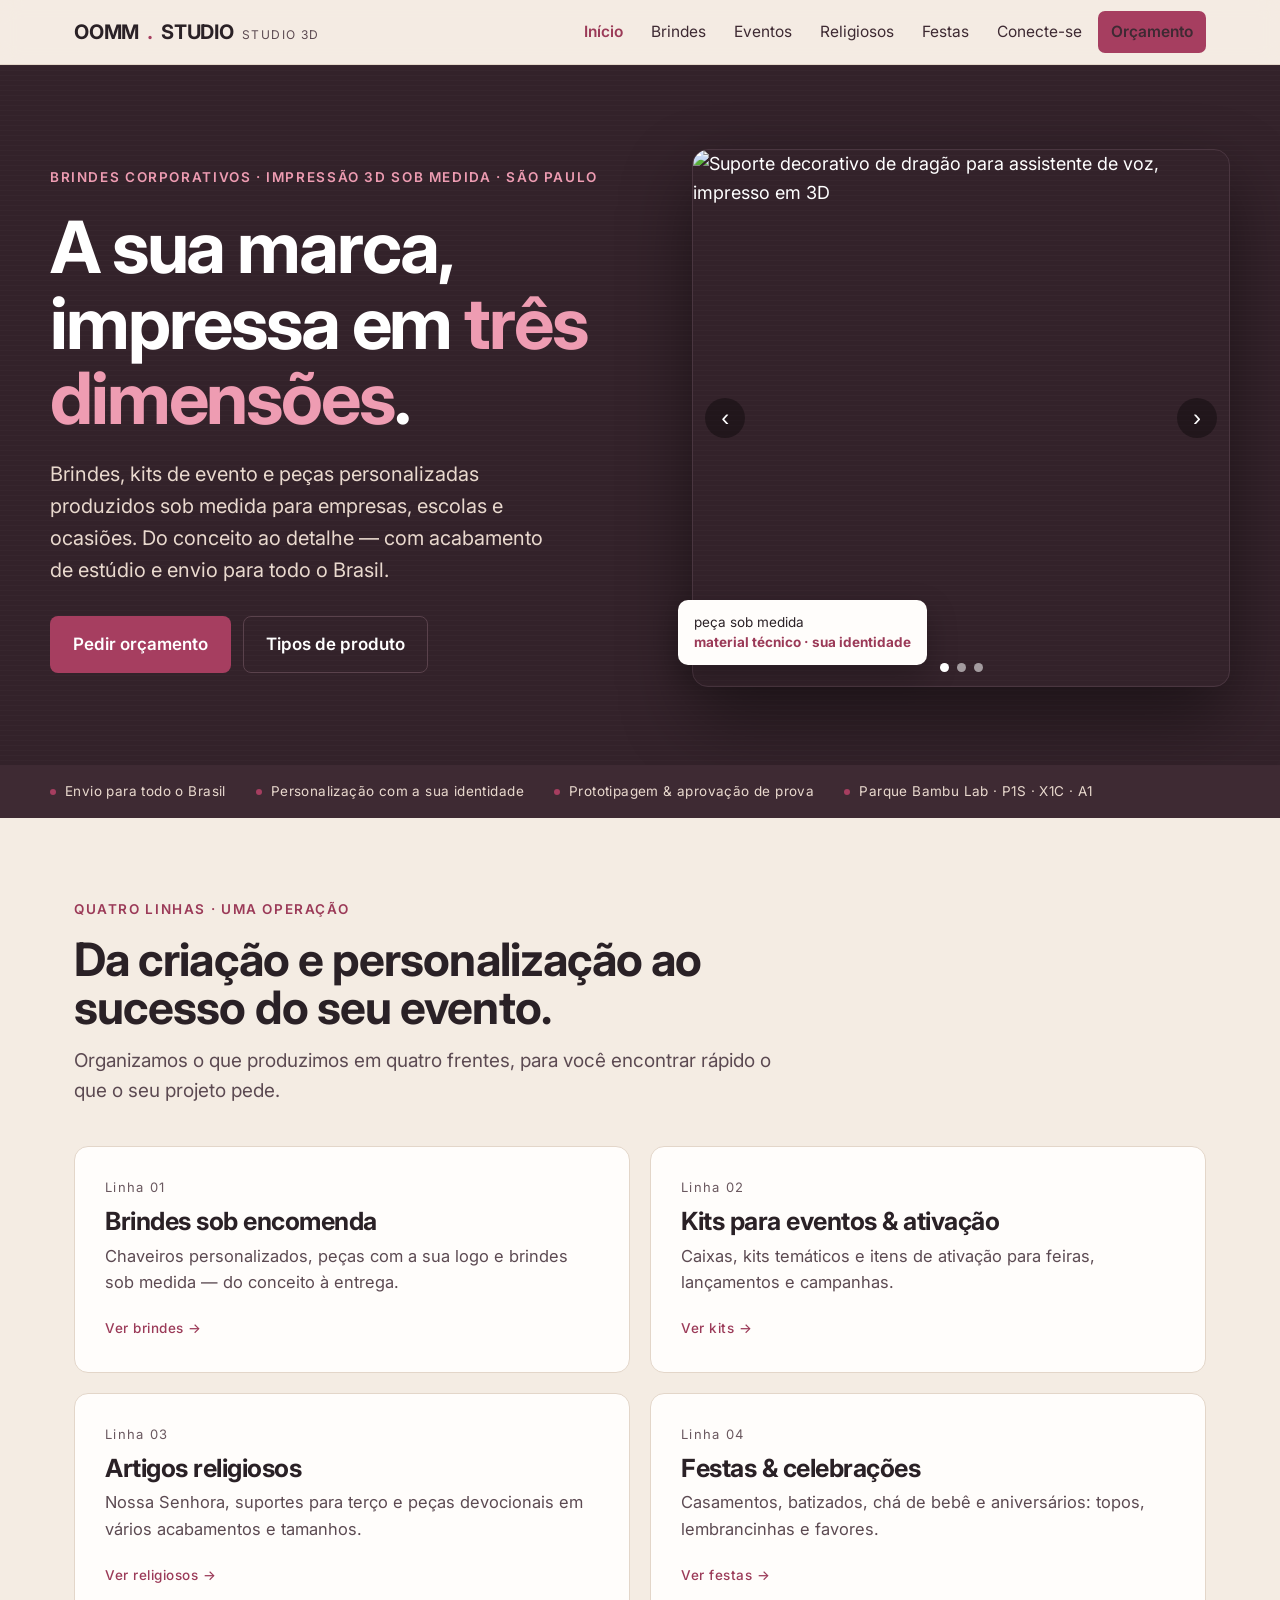
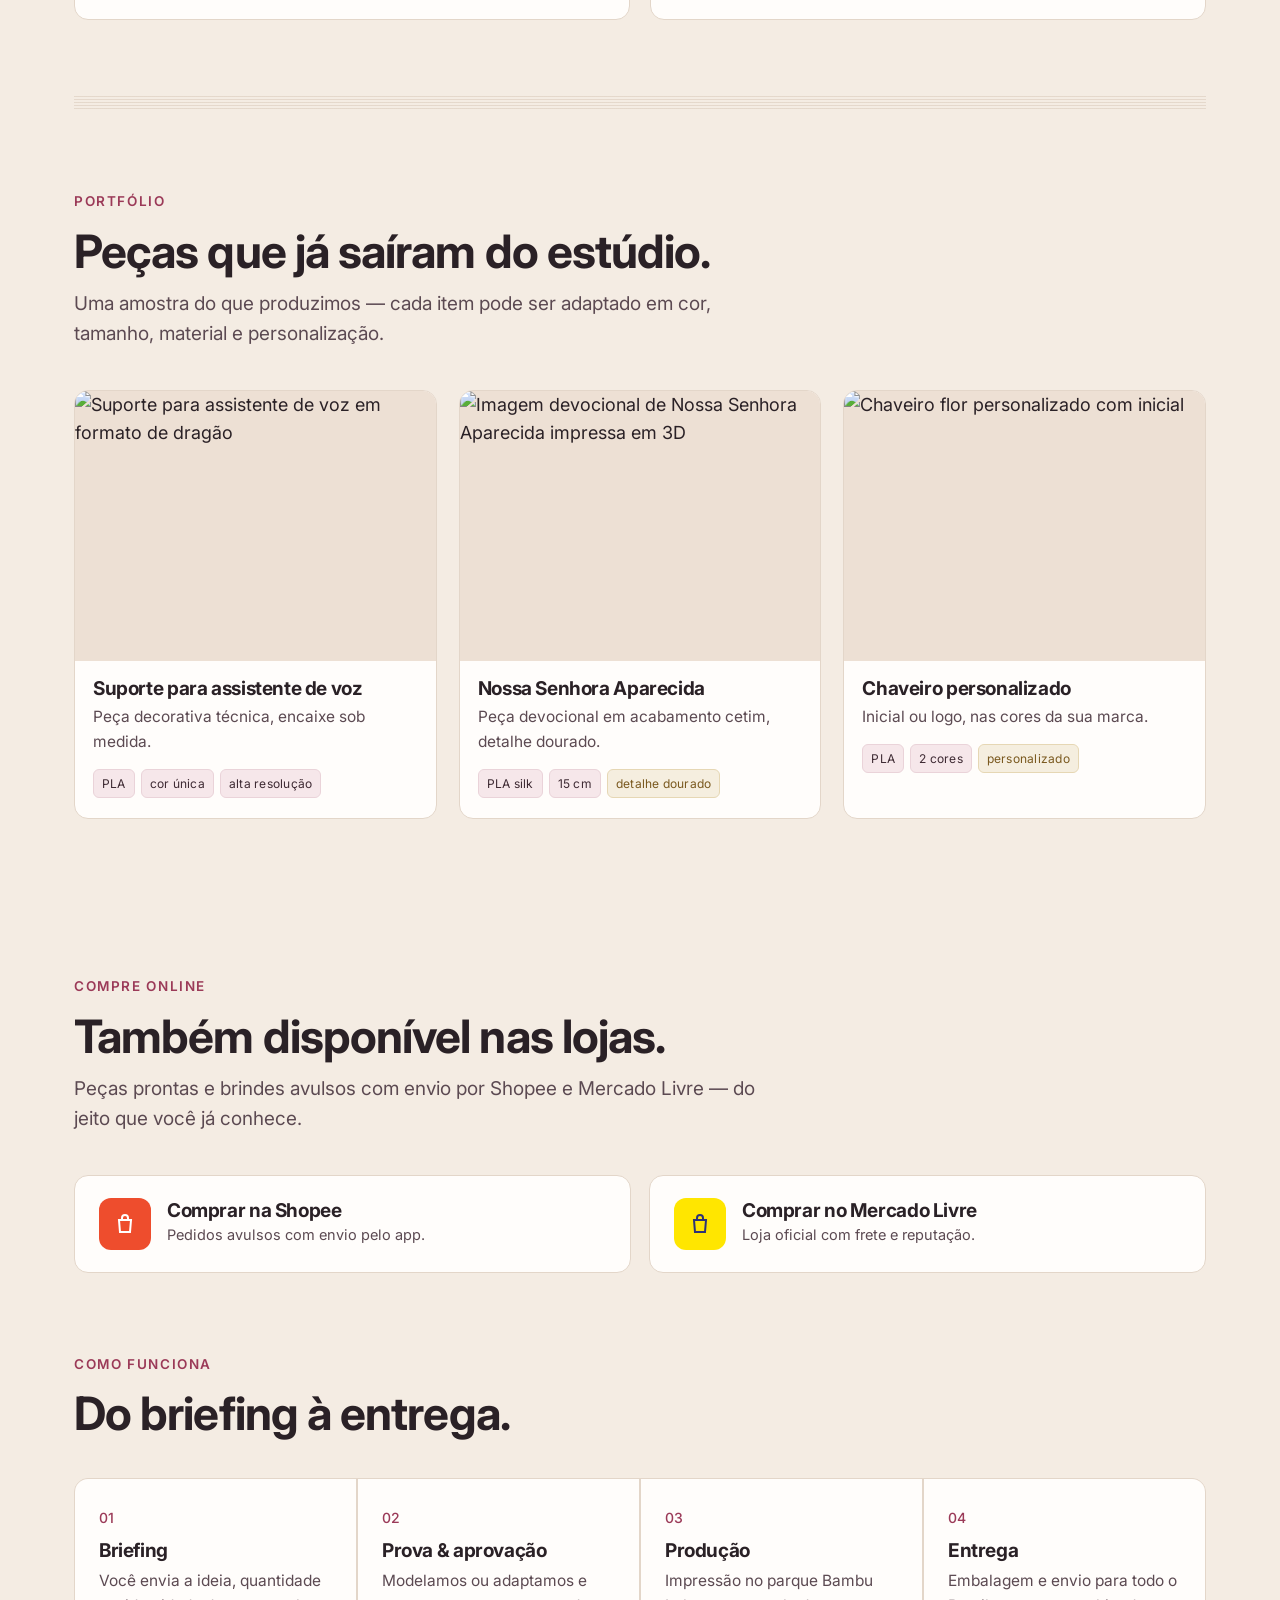
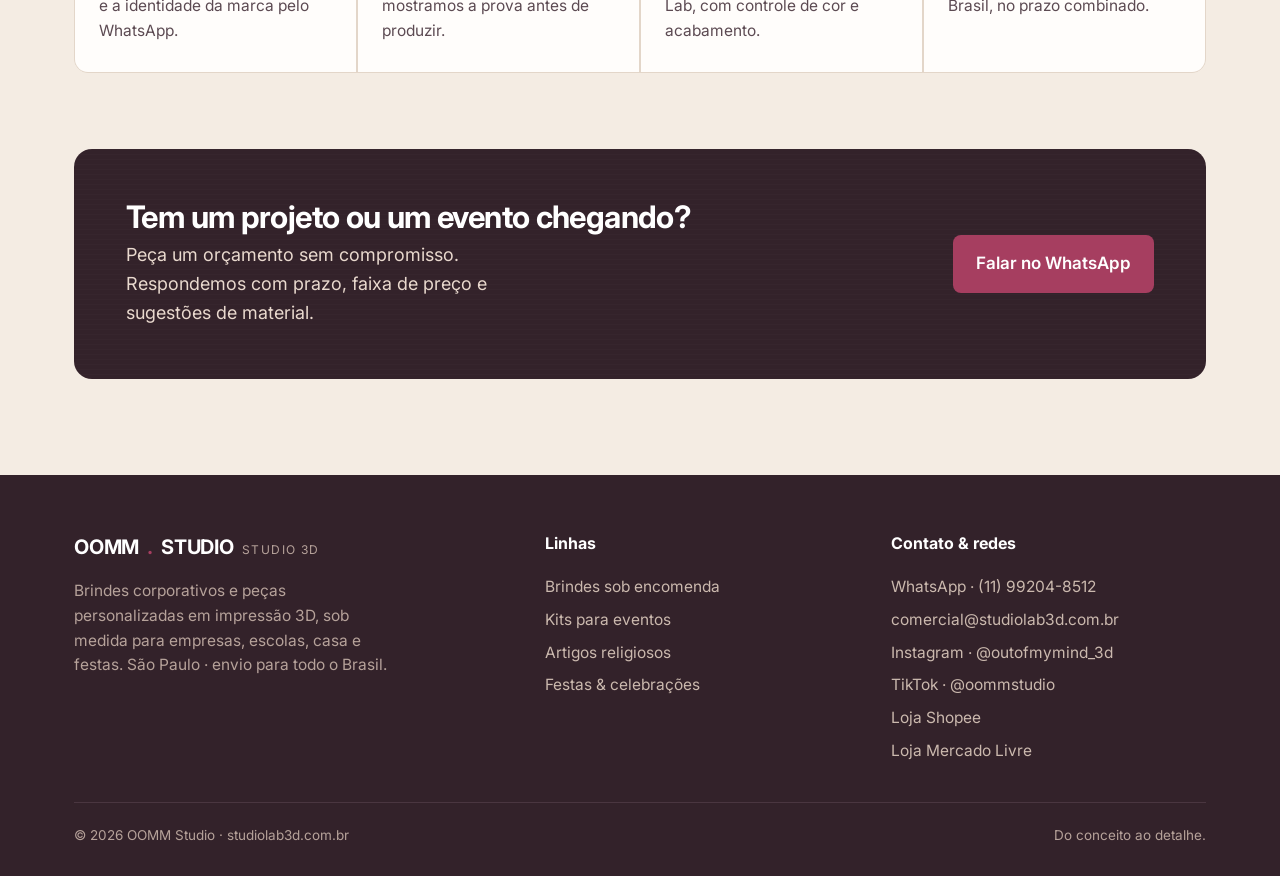
==== index.html @ 9f4658d2 "Add files via upload" ====
<!DOCTYPE html>
<html lang="pt-BR">
<head>
<!-- Google tag (gtag.js) -->
<script async src="https://www.googletagmanager.com/gtag/js?id=G-VM5P75HZSE"></script>
<script>
  window.dataLayer = window.dataLayer || [];
  function gtag(){dataLayer.push(arguments);}
  gtag('js', new Date());
  gtag('config', 'G-VM5P75HZSE');
</script>
<meta charset="UTF-8">
<meta name="viewport" content="width=device-width, initial-scale=1.0">
<title>OOMM Studio · Brindes corporativos e personalizados em impressão 3D</title>
<meta name="description" content="Brindes corporativos, kits de evento e peças personalizadas em impressão 3D sob medida. Envio para todo o Brasil.">
<link rel="preconnect" href="https://fonts.googleapis.com">
<link rel="preconnect" href="https://fonts.gstatic.com" crossorigin>
<link href="https://fonts.googleapis.com/css2?family=Inter:wght@400;500;600;700;800&display=swap" rel="stylesheet">
<link rel="stylesheet" href="styles.css">
<meta name="robots" content="index, follow">
<meta name="author" content="OOMM Studio">
<meta name="theme-color" content="#33222A">
<link rel="canonical" href="https://studiolab3d.com.br/">
<link rel="icon" href="favicon.ico" sizes="any">
<link rel="icon" type="image/png" sizes="32x32" href="favicon-32.png">
<link rel="icon" type="image/png" sizes="16x16" href="favicon-16.png">
<link rel="apple-touch-icon" href="apple-touch-icon.png">
<meta property="og:type" content="website">
<meta property="og:site_name" content="OOMM Studio">
<meta property="og:locale" content="pt_BR">
<meta property="og:title" content="OOMM Studio · Brindes corporativos e personalizados em impressão 3D">
<meta property="og:description" content="Brindes corporativos, kits de evento e peças personalizadas em impressão 3D sob medida. Envio para todo o Brasil.">
<meta property="og:url" content="https://studiolab3d.com.br/">
<meta property="og:image" content="https://studiolab3d.com.br/img/og-image.jpg">
<meta property="og:image:width" content="1200">
<meta property="og:image:height" content="630">
<meta name="twitter:card" content="summary_large_image">
<meta name="twitter:title" content="OOMM Studio · Brindes corporativos e personalizados em impressão 3D">
<meta name="twitter:description" content="Brindes corporativos, kits de evento e peças personalizadas em impressão 3D sob medida. Envio para todo o Brasil.">
<meta name="twitter:image" content="https://studiolab3d.com.br/img/og-image.jpg">
<script type="application/ld+json">
{"@context":"https://schema.org","@type":"Store","name":"OOMM Studio","description":"Brindes corporativos e peças personalizadas em impressão 3D, sob medida para empresas, escolas, casa e festas.","url":"https://studiolab3d.com.br","logo":"https://studiolab3d.com.br/img/logo.jpg","image":"https://studiolab3d.com.br/img/og-image.jpg","telephone":"+5511992048512","email":"comercial@studiolab3d.com.br","address":{"@type":"PostalAddress","addressLocality":"São Paulo","addressRegion":"SP","addressCountry":"BR"},"areaServed":"BR","sameAs":["https://instagram.com/outofmymind_3d","https://tiktok.com/@oommstudio"]}
</script>
</head>
<body>
<header class="nav">
  <div class="wrap nav-in">
    <a href="index.html" class="brand">OOMM<span class="dot">.</span>STUDIO <small>studio 3d</small></a>
    <button class="menu-toggle" aria-label="Abrir menu" id="mt"><span></span></button>
    <nav class="links" id="links">
      <a href="index.html" class="active">Início</a>
      <a href="corporativo.html">Brindes</a>
      <a href="educacional.html">Eventos</a>
      <a href="casa.html">Religiosos</a>
      <a href="festas.html">Festas</a>
      <a href="conecte.html">Conecte-se</a>
      <a href="https://wa.me/5511992048512" class="btn btn-primary" target="_blank" rel="noopener">Orçamento</a>
    </nav>
  </div>
</header>
<main id="inicio" class="page">
  <section class="hero">
    <div class="wrap hero-in">
      <div>
        <span class="eyebrow on-dark rise">Brindes corporativos · Impressão 3D sob medida · São Paulo</span>
        <h1 class="rise d1">A sua marca,<br>impressa em <em>três dimensões</em>.</h1>
        <p class="lead rise d2">Brindes, kits de evento e peças personalizadas produzidos sob medida para empresas, escolas e ocasiões. Do conceito ao detalhe — com acabamento de estúdio e envio para todo o Brasil.</p>
        <div class="hero-cta rise d3">
          <a href="https://wa.me/5511992048512" target="_blank" rel="noopener" class="btn btn-primary btn-lg">Pedir orçamento</a>
          <a href="corporativo.html" class="btn on-dark btn-ghost btn-lg">Tipos de produto</a>
        </div>
      </div>
      <div class="hero-media rise d2">
        <div class="carousel" id="heroCarousel">
          <div class="slides">
            <img src="img/dragao.jpg" alt="Suporte decorativo de dragão para assistente de voz, impresso em 3D">
            <img src="img/nossa-senhora.jpg" alt="Imagem devocional de Nossa Senhora impressa em 3D">
            <img src="img/chaveiro.jpg" alt="Chaveiro personalizado com inicial, impresso em 3D">
          </div>
          <button class="cnav cprev" aria-label="Anterior">‹</button>
          <button class="cnav cnext" aria-label="Próximo">›</button>
          <div class="cdots"><span class="active"></span><span></span><span></span></div>
        </div>
        <div class="tag">peça sob medida<br><b>material técnico · sua identidade</b></div>
      </div>
    </div>
  </section>

  <div class="trust">
    <div class="wrap trust-in">
      <span>Envio para todo o Brasil</span>
      <span>Personalização com a sua identidade</span>
      <span>Prototipagem &amp; aprovação de prova</span>
      <span>Parque Bambu Lab · P1S · X1C · A1</span>
    </div>
  </div>

  <section>
    <div class="wrap">
      <div class="section-head">
        <span class="eyebrow">Quatro linhas · uma operação</span>
        <h2>Da criação e personalização ao sucesso do seu evento.</h2>
        <p>Organizamos o que produzimos em quatro frentes, para você encontrar rápido o que o seu projeto pede.</p>
      </div>
      <div class="lines-grid">
        <div class="line-card" data-goto="corporativo"><span class="accent"></span>
          <div class="num">Linha 01</div><h3>Brindes sob encomenda</h3>
          <p>Chaveiros personalizados, peças com a sua logo e brindes sob medida — do conceito à entrega.</p>
          <span class="go">Ver brindes →</span>
        </div>
        <div class="line-card" data-goto="educacional"><span class="accent"></span>
          <div class="num">Linha 02</div><h3>Kits para eventos &amp; ativação</h3>
          <p>Caixas, kits temáticos e itens de ativação para feiras, lançamentos e campanhas.</p>
          <span class="go">Ver kits →</span>
        </div>
        <div class="line-card" data-goto="casa"><span class="accent"></span>
          <div class="num">Linha 03</div><h3>Artigos religiosos</h3>
          <p>Nossa Senhora, suportes para terço e peças devocionais em vários acabamentos e tamanhos.</p>
          <span class="go">Ver religiosos →</span>
        </div>
        <div class="line-card" data-goto="festas"><span class="accent"></span>
          <div class="num">Linha 04</div><h3>Festas &amp; celebrações</h3>
          <p>Casamentos, batizados, chá de bebê e aniversários: topos, lembrancinhas e favores.</p>
          <span class="go">Ver festas →</span>
        </div>
      </div>
    </div>
  </section>

  <div class="wrap"><div class="layerline"></div></div>

  <section>
    <div class="wrap">
      <div class="section-head">
        <span class="eyebrow">Portfólio</span>
        <h2>Peças que já saíram do estúdio.</h2>
        <p>Uma amostra do que produzimos — cada item pode ser adaptado em cor, tamanho, material e personalização.</p>
      </div>
      <div class="prod-grid">
        <article class="prod">
          <div class="ph"><img src="img/dragao.jpg" alt="Suporte para assistente de voz em formato de dragão"></div>
          <div class="body"><h4>Suporte para assistente de voz</h4><p>Peça decorativa técnica, encaixe sob medida.</p>
            <div class="spec"><span class="chip">PLA</span><span class="chip">cor única</span><span class="chip">alta resolução</span></div>
          </div>
        </article>
        <article class="prod">
          <div class="ph"><img src="img/nossa-senhora.jpg" alt="Imagem devocional de Nossa Senhora Aparecida impressa em 3D"></div>
          <div class="body"><h4>Nossa Senhora Aparecida</h4><p>Peça devocional em acabamento cetim, detalhe dourado.</p>
            <div class="spec"><span class="chip">PLA silk</span><span class="chip">15 cm</span><span class="chip brass">detalhe dourado</span></div>
          </div>
        </article>
        <article class="prod">
          <div class="ph"><img src="img/chaveiro.jpg" alt="Chaveiro flor personalizado com inicial"></div>
          <div class="body"><h4>Chaveiro personalizado</h4><p>Inicial ou logo, nas cores da sua marca.</p>
            <div class="spec"><span class="chip">PLA</span><span class="chip">2 cores</span><span class="chip brass">personalizado</span></div>
          </div>
        </article>
      </div>
    </div>
  </section>

    <section>
    <div class="wrap">
      <div class="section-head">
        <span class="eyebrow">Compre online</span>
        <h2>Também disponível nas lojas.</h2>
        <p>Peças prontas e brindes avulsos com envio por Shopee e Mercado Livre — do jeito que você já conhece.</p>
      </div>
      <div class="shop-grid">
        <a class="shop-card" href="https://br.shp.ee/fXcUByTB" target="_blank" rel="noopener">
          <div class="lb" style="background:#EE4D2D"><svg width="24" height="24" viewBox="0 0 24 24" fill="none" stroke="#fff" stroke-width="2"><path d="M6 8h12l-1 12H7L6 8z"/><path d="M9 8V6a3 3 0 0 1 6 0v2"/></svg></div>
          <div><h4>Comprar na Shopee</h4><p>Pedidos avulsos com envio pelo app.</p></div>
        </a>
        <a class="shop-card" href="https://meli.la/2SiPcbK" target="_blank" rel="noopener">
          <div class="lb" style="background:#FFE600"><svg width="24" height="24" viewBox="0 0 24 24" fill="none" stroke="#2D3277" stroke-width="2"><path d="M6 8h12l-1 12H7L6 8z"/><path d="M9 8V6a3 3 0 0 1 6 0v2"/></svg></div>
          <div><h4>Comprar no Mercado Livre</h4><p>Loja oficial com frete e reputação.</p></div>
        </a>
      </div>
    </div>
  </section>

  <section style="padding-top:0">
    <div class="wrap">
      <div class="section-head">
        <span class="eyebrow">Como funciona</span>
        <h2>Do briefing à entrega.</h2>
      </div>
      <div class="steps">
        <div class="step"><div class="n">01</div><h4>Briefing</h4><p>Você envia a ideia, quantidade e a identidade da marca pelo WhatsApp.</p></div>
        <div class="step"><div class="n">02</div><h4>Prova &amp; aprovação</h4><p>Modelamos ou adaptamos e mostramos a prova antes de produzir.</p></div>
        <div class="step"><div class="n">03</div><h4>Produção</h4><p>Impressão no parque Bambu Lab, com controle de cor e acabamento.</p></div>
        <div class="step"><div class="n">04</div><h4>Entrega</h4><p>Embalagem e envio para todo o Brasil, no prazo combinado.</p></div>
      </div>
    </div>
  </section>

  <section style="padding-top:0">
    <div class="wrap">
      <div class="cta-band">
        <div class="t">
          <h3>Tem um projeto ou um evento chegando?</h3>
          <p>Peça um orçamento sem compromisso. Respondemos com prazo, faixa de preço e sugestões de material.</p>
        </div>
        <a href="https://wa.me/5511992048512" target="_blank" rel="noopener" class="btn btn-primary btn-lg">Falar no WhatsApp</a>
      </div>
    </div>
  </section>
</main>
<footer class="ft">
  <div class="wrap">
    <div class="ft-top">
      <div>
        <div class="brand">OOMM<span style="color:var(--teal)">.</span>STUDIO <small class="mono">studio 3d</small></div>
        <p class="desc">Brindes corporativos e peças personalizadas em impressão 3D, sob medida para empresas, escolas, casa e festas. São Paulo · envio para todo o Brasil.</p>
      </div>
      <div>
        <h5>Linhas</h5>
        <a href="corporativo.html">Brindes sob encomenda</a>
        <a href="educacional.html">Kits para eventos</a>
        <a href="casa.html">Artigos religiosos</a>
        <a href="festas.html">Festas &amp; celebrações</a>
      </div>
      <div>
        <h5>Contato &amp; redes</h5>
        <a href="https://wa.me/5511992048512" target="_blank" rel="noopener">WhatsApp · (11) 99204-8512</a>
        <a href="mailto:comercial@studiolab3d.com.br">comercial@studiolab3d.com.br</a>
        <a href="https://instagram.com/outofmymind_3d" target="_blank" rel="noopener">Instagram · @outofmymind_3d</a>
        <a href="https://tiktok.com/@oommstudio" target="_blank" rel="noopener">TikTok · @oommstudio</a>
        <a href="https://br.shp.ee/fXcUByTB" target="_blank" rel="noopener">Loja Shopee</a>
        <a href="https://meli.la/2SiPcbK" target="_blank" rel="noopener">Loja Mercado Livre</a>
      </div>
    </div>
    <div class="ft-bot">
      <span>© 2026 OOMM Studio · studiolab3d.com.br</span>
      <span>Do conceito ao detalhe.</span>
    </div>
  </div>
</footer>
<script src="script.js"></script>
</body>
</html>
---- styles.css ----
:root{
    --ink:#2A2126; --ink-2:#3E2A33; --paper:#F4ECE3; --card:#FFFDFB;
    --teal:#A63E60; --teal-d:#9B3A58; --brass:#B0863F;
    --line:#E3D6C9; --line-dark:#4A3640; --muted:#5C4A52; --muted-l:#6A585F;
    --dark:#33222A;
    --maxw:1180px;
    --ease:cubic-bezier(.2,.7,.2,1);
  }
  *{box-sizing:border-box}
  html{scroll-behavior:smooth}
  body{
    margin:0; background:var(--paper); color:var(--ink);
    font-family:"Inter",system-ui,-apple-system,"Segoe UI",Roboto,Arial,sans-serif; font-size:18px; line-height:1.6;
    -webkit-font-smoothing:antialiased;
  }
  h1,h2,h3,h4{font-family:"Inter",system-ui,-apple-system,"Segoe UI",Roboto,Arial,sans-serif; font-weight:700; line-height:1.05; letter-spacing:-.02em; margin:0}
  a{color:inherit; text-decoration:none}
  img{display:block; max-width:100%}
  .wrap{max-width:var(--maxw); margin:0 auto; padding:0 24px}
  .mono{font-family:"Inter",system-ui,-apple-system,"Segoe UI",Roboto,Arial,sans-serif}
  .eyebrow{font-family:"Inter",system-ui,-apple-system,"Segoe UI",Roboto,Arial,sans-serif; font-size:13.5px; letter-spacing:.12em; text-transform:uppercase; color:var(--teal-d); font-weight:600}
  .eyebrow.on-dark{color:#EE9CB2}

  /* signature: layer-line hairline divider (nod to FDM print layers) */
  .layerline{height:14px; width:100%;
    background:repeating-linear-gradient(to bottom, var(--line) 0 1px, transparent 1px 3px);
    opacity:.9;}
  .layerline.dark{background:repeating-linear-gradient(to bottom, var(--line-dark) 0 1px, transparent 1px 3px)}

  /* NAV */
  header.nav{position:sticky; top:0; z-index:50; background:rgba(244,236,227,.9); backdrop-filter:blur(10px); border-bottom:1px solid var(--line)}
  .nav-in{display:flex; align-items:center; gap:22px; height:64px}
  .brand{display:flex; align-items:baseline; gap:8px; font-family:"Inter",system-ui,-apple-system,"Segoe UI",Roboto,Arial,sans-serif; font-weight:700; font-size:20px; letter-spacing:-.01em}
  .brand .dot{color:var(--teal)}
  .brand small{font-family:"Inter",system-ui,-apple-system,"Segoe UI",Roboto,Arial,sans-serif; font-weight:400; font-size:12px; letter-spacing:.12em; color:var(--muted); text-transform:uppercase}
  nav.links{margin-left:auto; display:flex; gap:4px; align-items:center}
  nav.links a{font-size:15.5px; padding:8px 12px; border-radius:7px; color:var(--ink-2); transition:background .15s, color .15s}
  nav.links a:hover{background:#fff}
  nav.links a.active{color:var(--teal-d); font-weight:600}
  .btn{display:inline-flex; align-items:center; gap:8px; font-weight:600; font-size:15.5px; padding:10px 16px; border-radius:8px; border:1px solid transparent; cursor:pointer; transition:transform .12s var(--ease), background .15s, box-shadow .15s; font-family:"Inter",system-ui,-apple-system,"Segoe UI",Roboto,Arial,sans-serif}
  .btn-primary{background:var(--teal); color:#fff}
  .btn-primary:hover{background:var(--teal-d); transform:translateY(-1px)}
  .btn-ghost{border-color:var(--line); background:#fff; color:var(--ink)}
  .btn-ghost:hover{border-color:var(--ink-2)}
  .btn-lg{padding:14px 22px; font-size:17px}
  .btn.on-dark.btn-ghost{background:transparent; color:#fff; border-color:#5A424C}
  .btn.on-dark.btn-ghost:hover{border-color:#fff}
  .menu-toggle{display:none; margin-left:auto; background:#fff; border:1px solid var(--line); border-radius:8px; width:42px; height:38px; cursor:pointer; align-items:center; justify-content:center}
  .menu-toggle span{display:block; width:18px; height:2px; background:var(--dark); position:relative}
  .menu-toggle span::before,.menu-toggle span::after{content:""; position:absolute; left:0; width:18px; height:2px; background:var(--ink)}
  .menu-toggle span::before{top:-5px} .menu-toggle span::after{top:5px}

  /* PAGES */
  .page{animation:fade .45s var(--ease)}
  @keyframes fade{from{opacity:0; transform:translateY(8px)} to{opacity:1; transform:none}}
  @media (prefers-reduced-motion:reduce){.page{animation:none} *{scroll-behavior:auto!important}}

  section{padding:76px 0}
  .section-head{max-width:720px; margin-bottom:40px}
  .section-head h2{font-size:clamp(30px,4.4vw,46px); margin:12px 0 14px}
  .section-head p{color:var(--muted); font-size:19px; margin:0}

  /* HERO */
  .hero{background:var(--dark); color:#fff; position:relative; overflow:hidden; padding:0}
  .hero::before{content:""; position:absolute; inset:0; opacity:.5;
    background:repeating-linear-gradient(to bottom, rgba(255,255,255,.035) 0 1px, transparent 1px 5px)}
  .hero-in{position:relative; display:grid; grid-template-columns:1.05fr .95fr; gap:48px; align-items:center; padding:84px 0 78px}
  .hero h1{font-size:clamp(40px,6.4vw,72px); font-weight:700; margin:18px 0 22px; letter-spacing:-.03em}
  .hero h1 em{font-style:normal; color:#EE9CB2}
  .hero p.lead{font-size:20px; color:#E9D9CE; max-width:520px; margin:0 0 30px}
  .hero-cta{display:flex; gap:12px; flex-wrap:wrap}
  .hero-media{position:relative}
  .hero-media .frame{border-radius:16px; overflow:hidden; border:1px solid #4A3640; box-shadow:0 30px 70px rgba(0,0,0,.45)}
  .hero-media .frame img{width:100%; aspect-ratio:1/1; object-fit:cover}
  .hero-media .tag{position:absolute; left:-14px; bottom:22px; background:var(--card); color:var(--ink); border-radius:10px; padding:12px 16px; box-shadow:0 12px 30px rgba(0,0,0,.25); font-family:"Inter",system-ui,-apple-system,"Segoe UI",Roboto,Arial,sans-serif; font-size:13.5px; line-height:1.5}
  .hero-media .tag b{color:var(--teal-d)}
  .carousel{position:relative; border-radius:16px; overflow:hidden; border:1px solid #4A3640; box-shadow:0 30px 70px rgba(0,0,0,.45)}
  .carousel .slides{display:flex; transition:transform .5s var(--ease)}
  .carousel .slides img{min-width:100%; width:100%; aspect-ratio:1/1; object-fit:cover; display:block}
  .carousel .cdots{position:absolute; bottom:14px; left:0; right:0; display:flex; gap:8px; justify-content:center; z-index:3}
  .carousel .cdots span{width:9px; height:9px; border-radius:50%; background:rgba(255,255,255,.55); cursor:pointer; transition:background .2s}
  .carousel .cdots span.active{background:#fff}
  .carousel button.cnav{position:absolute; top:50%; transform:translateY(-50%); z-index:3; width:40px; height:40px; border-radius:50%; border:none; background:rgba(0,0,0,.35); color:#fff; font-size:24px; line-height:1; cursor:pointer; display:flex; align-items:center; justify-content:center; transition:background .2s}
  .carousel button.cnav:hover{background:rgba(0,0,0,.6)}
  .carousel button.cprev{left:12px} .carousel button.cnext{right:12px}
  @media (prefers-reduced-motion:reduce){.carousel .slides{transition:none}}

  /* TRUST STRIP */
  .trust{background:var(--ink-2); color:#E9D9CE; padding:0}
  .trust-in{display:flex; flex-wrap:wrap; gap:10px 30px; padding:16px 0; font-family:"Inter",system-ui,-apple-system,"Segoe UI",Roboto,Arial,sans-serif; font-size:13.5px; letter-spacing:.03em}
  .trust-in span{display:inline-flex; align-items:center; gap:9px}
  .trust-in span::before{content:""; width:6px; height:6px; border-radius:50%; background:var(--teal); flex:none}

  /* LINE CARDS */
  .lines-grid{display:grid; grid-template-columns:repeat(2,1fr); gap:20px}
  .line-card{position:relative; background:var(--card); border:1px solid var(--line); border-radius:14px; padding:30px; cursor:pointer; transition:transform .15s var(--ease), box-shadow .15s, border-color .15s; overflow:hidden}
  .line-card:hover{transform:translateY(-3px); box-shadow:0 18px 40px rgba(20,22,28,.09); border-color:#c2c5cb}
  .line-card .num{font-family:"Inter",system-ui,-apple-system,"Segoe UI",Roboto,Arial,sans-serif; font-size:13px; color:var(--muted-l); letter-spacing:.1em}
  .line-card h3{font-size:25px; margin:10px 0 8px}
  .line-card p{color:var(--muted); font-size:16.5px; margin:0 0 18px}
  .line-card .go{font-family:"Inter",system-ui,-apple-system,"Segoe UI",Roboto,Arial,sans-serif; font-size:13.5px; color:var(--teal-d); font-weight:500; letter-spacing:.04em}
  .line-card .accent{position:absolute; top:0; left:0; width:4px; height:100%; background:var(--teal); transform:scaleY(0); transform-origin:top; transition:transform .2s var(--ease)}
  .line-card:hover .accent{transform:scaleY(1)}

  /* PRODUCT GRID */
  .prod-grid{display:grid; grid-template-columns:repeat(3,1fr); gap:22px}
  .prod{background:var(--card); border:1px solid var(--line); border-radius:14px; overflow:hidden; transition:transform .15s var(--ease), box-shadow .15s}
  .prod:hover{transform:translateY(-3px); box-shadow:0 16px 38px rgba(20,22,28,.10)}
  .prod .ph{aspect-ratio:4/3; overflow:hidden; background:#EDE0D4}
  .prod .ph img{width:100%; height:100%; object-fit:cover; transition:transform .5s var(--ease)}
  .prod:hover .ph img{transform:scale(1.04)}
  .prod .body{padding:18px 18px 20px}
  .prod h4{font-size:19px; margin:0 0 6px}
  .prod p{color:var(--muted); font-size:15.5px; margin:0 0 14px}
  .spec{display:flex; flex-wrap:wrap; gap:6px}
  .spec .chip{font-family:"Inter",system-ui,-apple-system,"Segoe UI",Roboto,Arial,sans-serif; font-size:12px; letter-spacing:.02em; color:var(--ink-2); background:#F6E7EA; border:1px solid #EAD3D9; padding:4px 8px; border-radius:6px}
  .spec .chip.brass{color:#7a591f; background:#F5EEDF; border-color:#e6d7b4}

  /* PROCESS */
  .steps{display:grid; grid-template-columns:repeat(4,1fr); gap:2px; background:var(--line); border:1px solid var(--line); border-radius:14px; overflow:hidden}
  .step{background:var(--card); padding:28px 24px}
  .step .n{font-family:"Inter",system-ui,-apple-system,"Segoe UI",Roboto,Arial,sans-serif; font-size:14px; color:var(--teal-d); font-weight:500}
  .step h4{font-size:19px; margin:12px 0 8px}
  .step p{color:var(--muted); font-size:15.5px; margin:0}

  /* WHY */
  .why-grid{display:grid; grid-template-columns:repeat(3,1fr); gap:22px}
  .why{padding:26px; border:1px solid var(--line); border-radius:12px; background:var(--card)}
  .why h4{font-size:19px; margin:0 0 8px}
  .why p{color:var(--muted); font-size:16px; margin:0}
  .why .k{font-family:"Inter",system-ui,-apple-system,"Segoe UI",Roboto,Arial,sans-serif; color:var(--brass); font-size:14px}

  /* CTA BAND */
  .cta-band{background:var(--dark); color:#fff; border-radius:18px; padding:52px; display:flex; align-items:center; justify-content:space-between; gap:30px; position:relative; overflow:hidden}
  .cta-band::before{content:""; position:absolute; inset:0; opacity:.4; background:repeating-linear-gradient(to bottom, rgba(255,255,255,.04) 0 1px, transparent 1px 5px)}
  .cta-band .t{position:relative}
  .cta-band h3{font-size:31px; margin:0 0 8px}
  .cta-band p{color:#E9D9CE; margin:0; max-width:440px}
  .cta-band .btn{position:relative}

  /* SOCIAL PAGE */
  .social-hero{background:linear-gradient(155deg,#B14A6B,#8A2C48); color:#fff; border-radius:18px; padding:56px; text-align:center; position:relative; overflow:hidden}
  .social-hero::before{content:""; position:absolute; inset:0; opacity:.25; background:repeating-linear-gradient(to bottom, rgba(255,255,255,.08) 0 1px, transparent 1px 6px)}
  .social-hero .logo{width:96px; height:96px; border-radius:50%; margin:0 auto 22px; border:3px solid rgba(255,255,255,.5); overflow:hidden; position:relative}
  .social-hero .logo img{width:100%; height:100%; object-fit:cover}
  .social-hero h2{color:#fff; font-size:clamp(30px,4.4vw,46px); margin:0 0 12px; position:relative}
  .social-hero p{color:#F9EEF1; max-width:520px; margin:0 auto 26px; position:relative}
  .social-hero .eyebrow.on-dark{color:#FBEFF3}
  .social-cards{display:grid; grid-template-columns:repeat(3,1fr); gap:18px; margin-top:26px}
  .soc{display:block; background:var(--card); border:1px solid var(--line); border-radius:14px; padding:26px; transition:transform .15s var(--ease), box-shadow .15s}
  .soc:hover{transform:translateY(-3px); box-shadow:0 16px 38px rgba(20,22,28,.10)}
  .soc .ic{width:44px; height:44px; border-radius:11px; display:flex; align-items:center; justify-content:center; margin-bottom:14px; color:#fff}
  .soc h4{font-size:20px; margin:0 0 4px}
  .soc .handle{font-family:"Inter",system-ui,-apple-system,"Segoe UI",Roboto,Arial,sans-serif; font-size:14.5px; color:var(--teal-d)}
  .soc p{color:var(--muted); font-size:15.5px; margin:8px 0 0}

  /* FOOTER */
  footer.ft{background:var(--dark); color:#CBB9AE; padding:56px 0 30px; margin-top:20px}
  .ft-top{display:grid; grid-template-columns:1.4fr 1fr 1fr; gap:30px; padding-bottom:34px; border-bottom:1px solid #4A3640}
  .ft h5{font-family:"Inter",system-ui,-apple-system,"Segoe UI",Roboto,Arial,sans-serif; color:#fff; font-size:16px; margin:0 0 14px; letter-spacing:0}
  .ft a{display:block; color:#CBB9AE; font-size:15.5px; padding:4px 0; transition:color .15s}
  .ft a:hover{color:#fff}
  .ft .brand{color:#fff; margin-bottom:12px}
  .ft .brand small{color:#B6A29A}
  .ft p.desc{font-size:15.5px; max-width:320px; color:#B6A29A}
  .ft-bot{display:flex; justify-content:space-between; flex-wrap:wrap; gap:12px; padding-top:22px; font-family:"Inter",system-ui,-apple-system,"Segoe UI",Roboto,Arial,sans-serif; font-size:13.5px; color:#B6A29A}
  .note{font-family:"Inter",system-ui,-apple-system,"Segoe UI",Roboto,Arial,sans-serif; font-size:12.5px; color:#B6A29A}

  /* intro anim */
  .rise{opacity:0; transform:translateY(14px); animation:rise .7s var(--ease) forwards}
  .rise.d1{animation-delay:.06s}.rise.d2{animation-delay:.14s}.rise.d3{animation-delay:.22s}.rise.d4{animation-delay:.3s}
  @keyframes rise{to{opacity:1; transform:none}}
  @media (prefers-reduced-motion:reduce){.rise{opacity:1; transform:none; animation:none}}

  /* RESPONSIVE */
  @media (max-width:900px){
    .hero-in{grid-template-columns:1fr; gap:36px; padding:56px 0}
    .hero-media{order:-1}
    .lines-grid,.prod-grid,.why-grid,.social-cards{grid-template-columns:1fr 1fr}
    .steps{grid-template-columns:1fr 1fr}
    .cta-band{flex-direction:column; align-items:flex-start; padding:36px}
    .ft-top{grid-template-columns:1fr 1fr}
  }
  @media (max-width:640px){
    nav.links{display:none; position:absolute; top:64px; left:0; right:0; flex-direction:column; background:var(--paper); border-bottom:1px solid var(--line); padding:10px 16px; gap:2px}
    nav.links.open{display:flex}
    nav.links a{padding:12px}
    nav.links .btn{margin-top:8px}
    .menu-toggle{display:flex}
    .prod-grid,.lines-grid,.why-grid,.social-cards,.steps,.ft-top{grid-template-columns:1fr}
    section{padding:52px 0}
    .social-hero,.cta-band{padding:30px}
  }

  /* lojas / compre online */
  .shop-grid{display:grid; grid-template-columns:1fr 1fr; gap:18px}
  .shop-card{display:flex; align-items:center; gap:16px; background:var(--card); border:1px solid var(--line); border-radius:14px; padding:22px 24px; transition:transform .15s var(--ease), box-shadow .15s}
  .shop-card:hover{transform:translateY(-3px); box-shadow:0 16px 38px rgba(20,22,28,.10)}
  .shop-card .lb{width:52px; height:52px; border-radius:12px; flex:none; display:flex; align-items:center; justify-content:center}
  .shop-card h4{font-size:19px; margin:0 0 2px}
  .shop-card p{margin:0; color:var(--muted); font-size:14.5px}
  @media (max-width:640px){.shop-grid{grid-template-columns:1fr}}
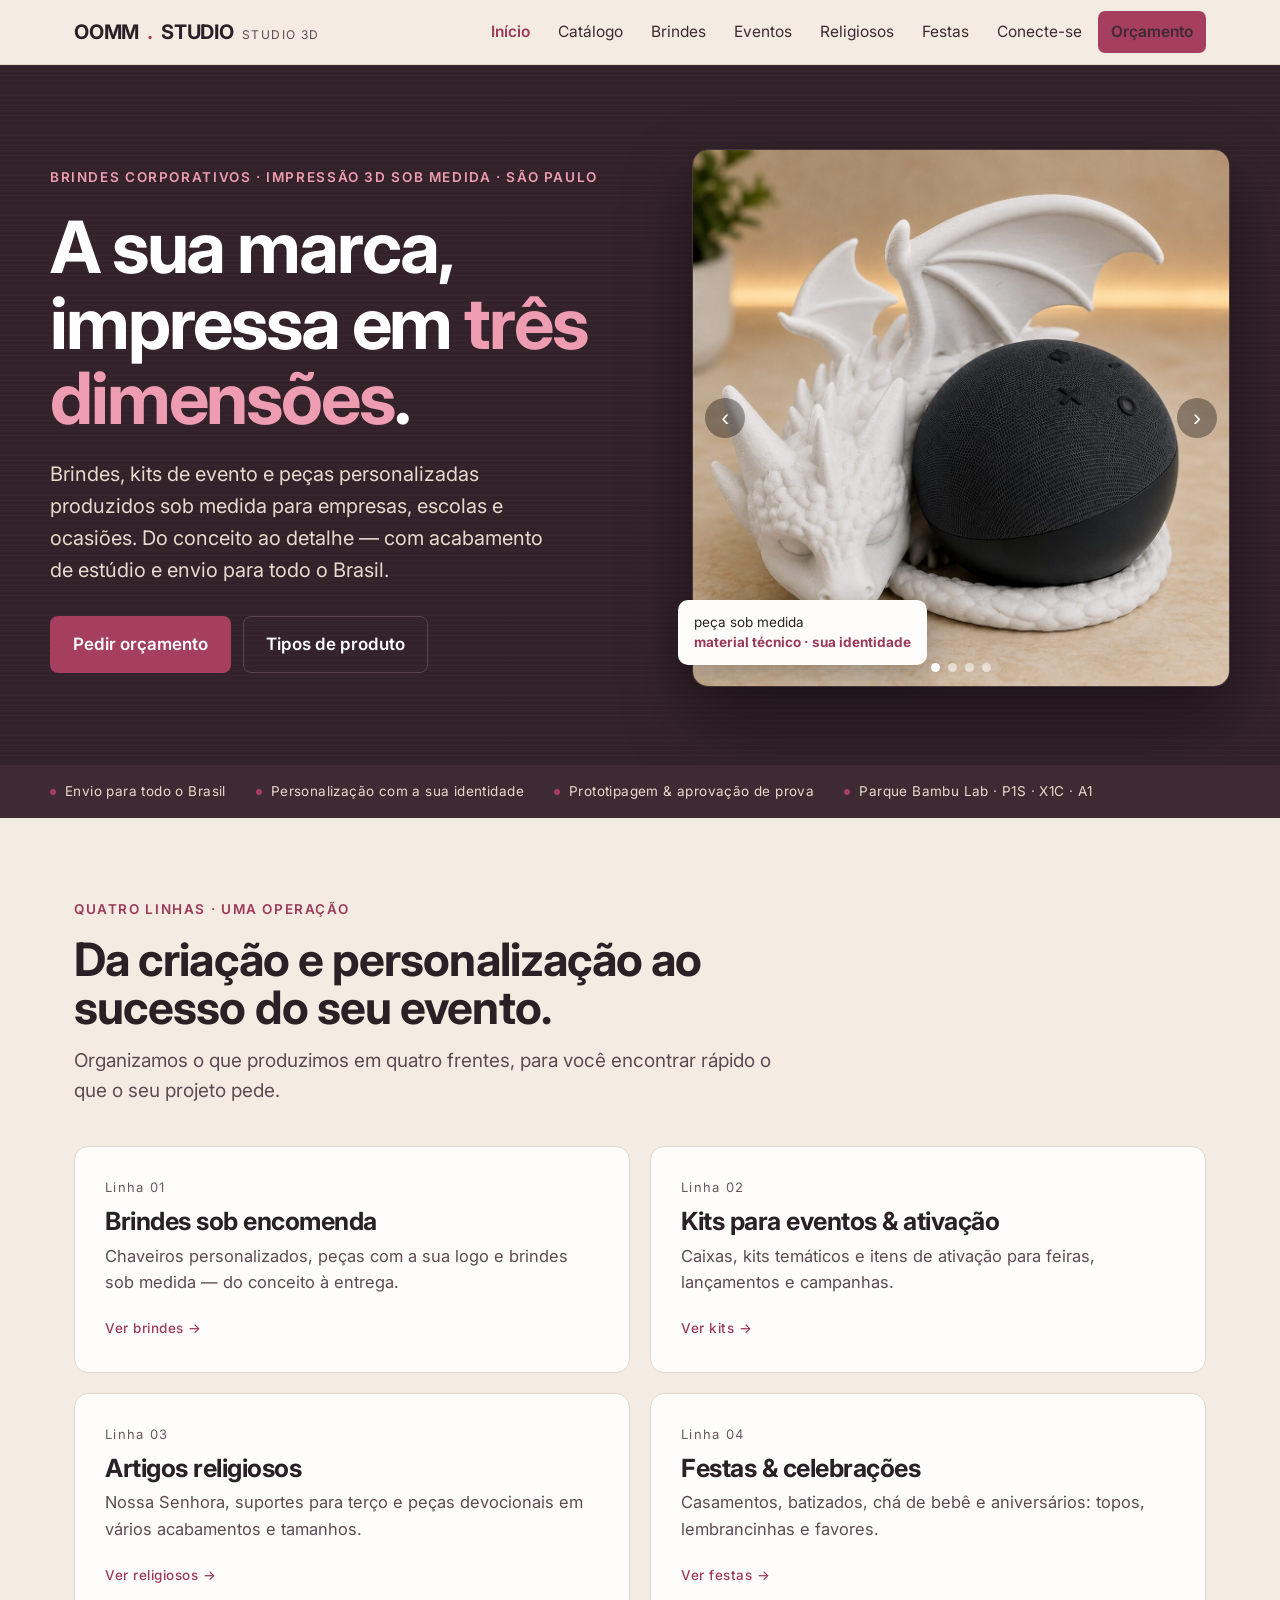
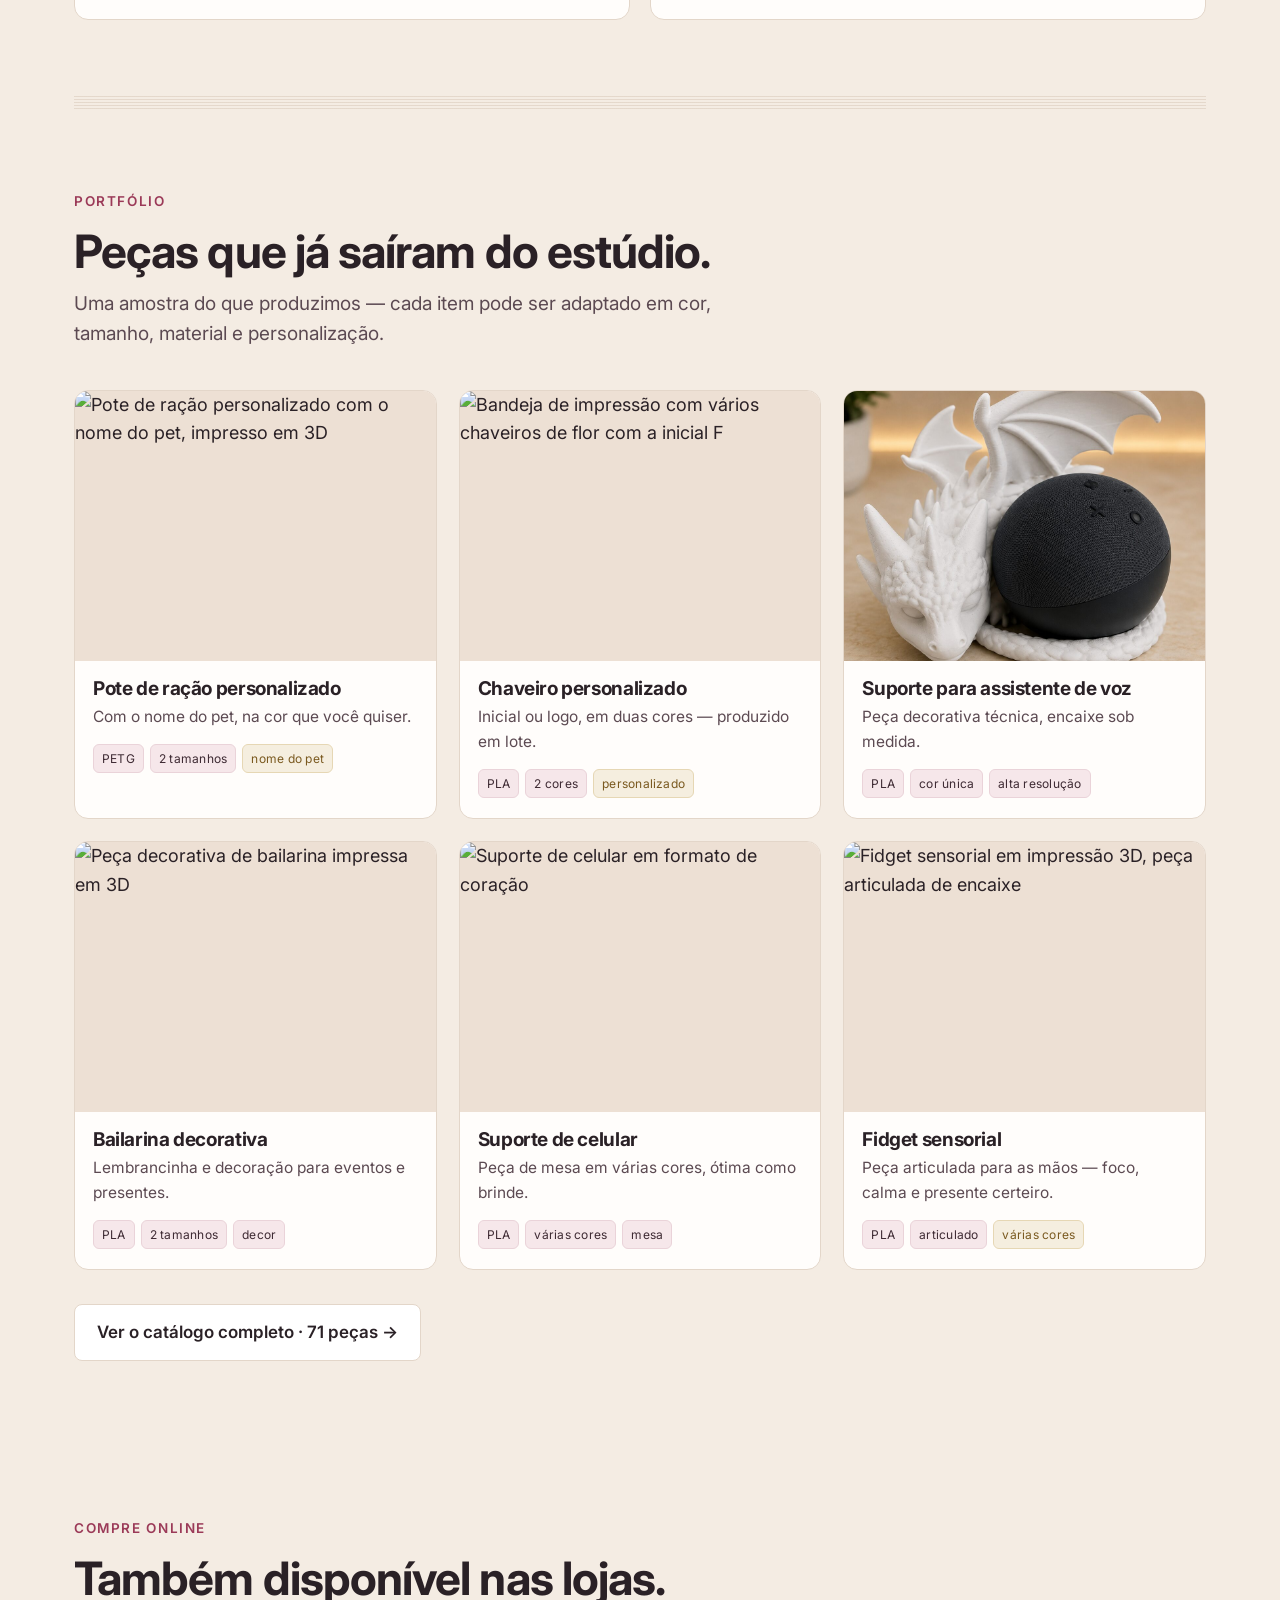
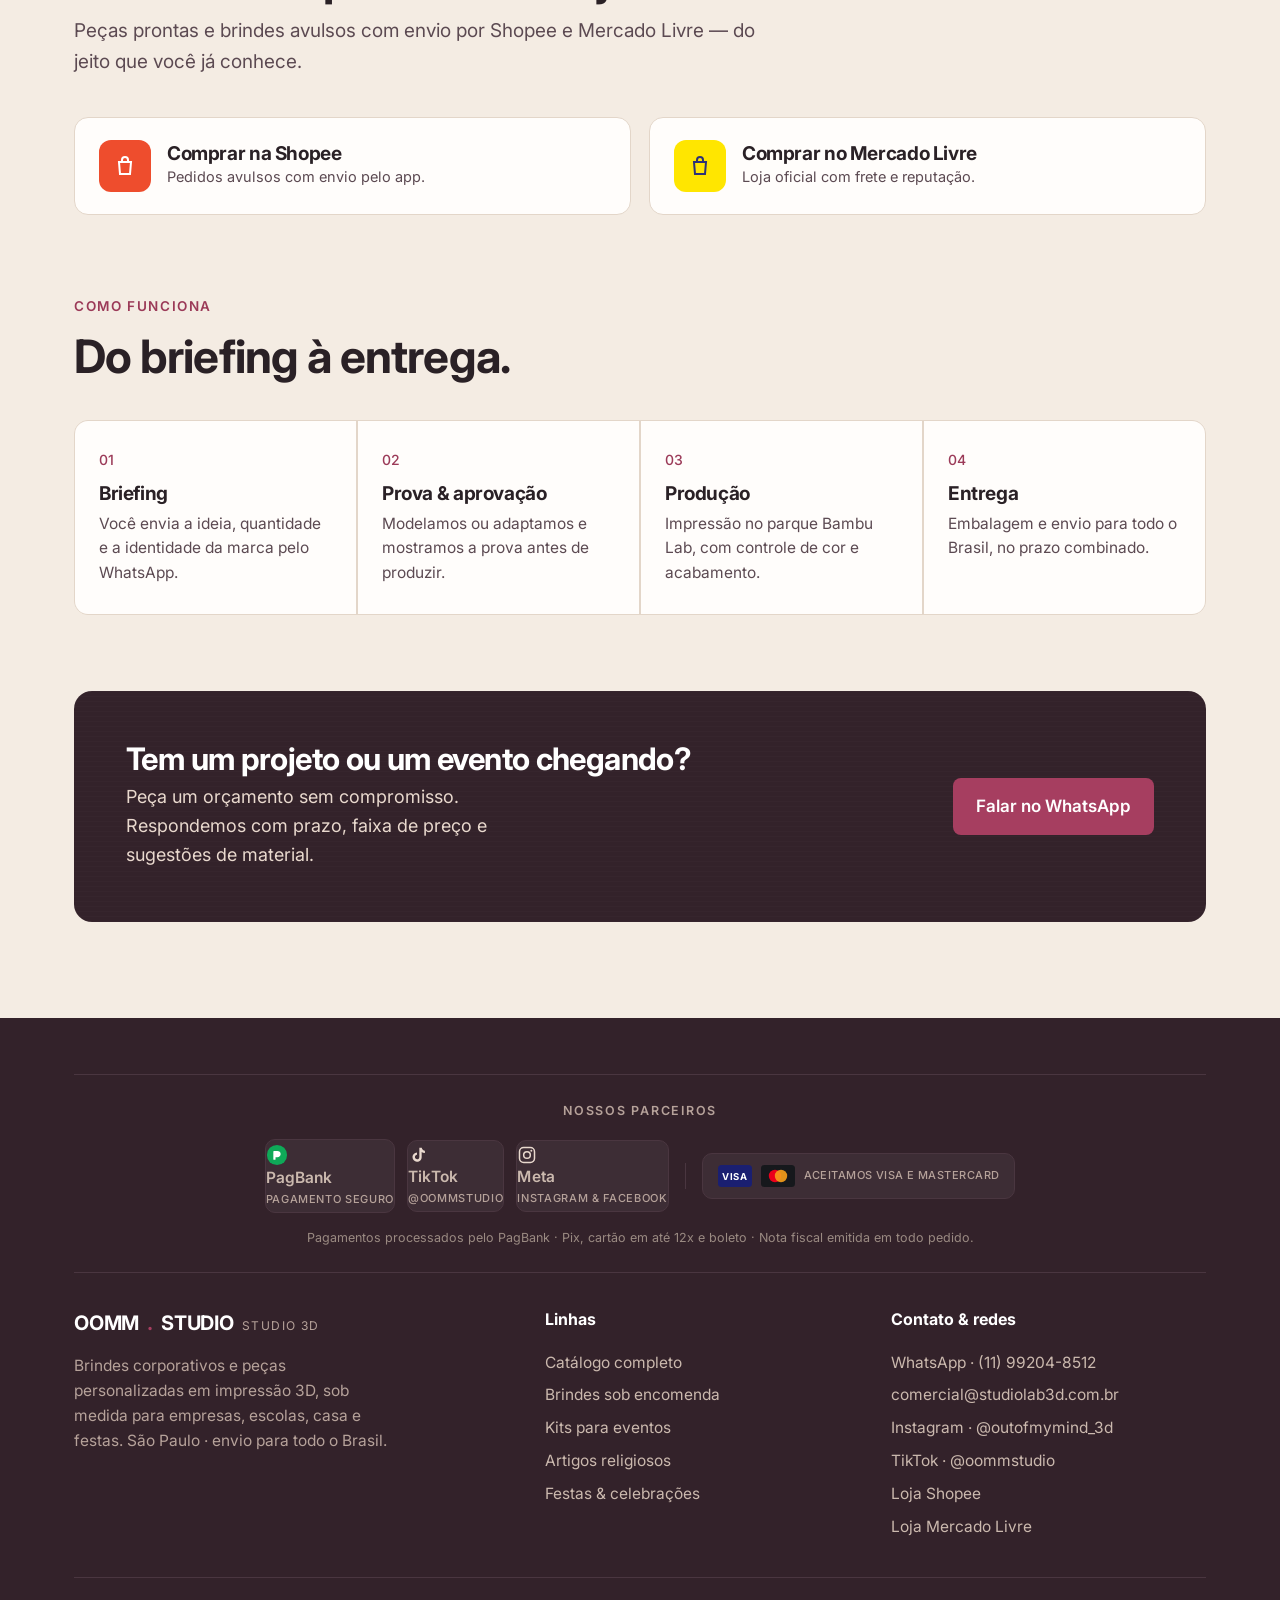
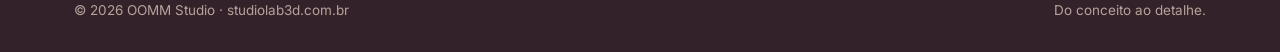
==== commit 566044dc: "Add files via upload" ====
--- a/index.html
+++ b/index.html
@@ -49,6 +49,7 @@
     <button class="menu-toggle" aria-label="Abrir menu" id="mt"><span></span></button>
     <nav class="links" id="links">
       <a href="index.html" class="active">Início</a>
+      <a href="catalogo.html">Catálogo</a>
       <a href="corporativo.html">Brindes</a>
       <a href="educacional.html">Eventos</a>
       <a href="casa.html">Religiosos</a>
@@ -74,12 +75,13 @@
         <div class="carousel" id="heroCarousel">
           <div class="slides">
             <img src="img/dragao.jpg" alt="Suporte decorativo de dragão para assistente de voz, impresso em 3D">
-            <img src="img/nossa-senhora.jpg" alt="Imagem devocional de Nossa Senhora impressa em 3D">
-            <img src="img/chaveiro.jpg" alt="Chaveiro personalizado com inicial, impresso em 3D">
+            <img src="img/blair-pote.jpg" alt="Pote de ração personalizado com o nome do pet, impresso em 3D">
+            <img src="img/catalogo/p43.jpg" alt="Peça decorativa de bailarina impressa em 3D">
+            <img src="img/catalogo/p33.jpg" alt="Suporte de celular em formato de coração, impresso em 3D">
           </div>
           <button class="cnav cprev" aria-label="Anterior">‹</button>
           <button class="cnav cnext" aria-label="Próximo">›</button>
-          <div class="cdots"><span class="active"></span><span></span><span></span></div>
+          <div class="cdots"><span class="active"></span><span></span><span></span><span></span></div>
         </div>
         <div class="tag">peça sob medida<br><b>material técnico · sua identidade</b></div>
       </div>
@@ -138,24 +140,43 @@
       </div>
       <div class="prod-grid">
         <article class="prod">
+          <div class="ph"><img src="img/blair-pote.jpg" alt="Pote de ração personalizado com o nome do pet, impresso em 3D"></div>
+          <div class="body"><h4>Pote de ração personalizado</h4><p>Com o nome do pet, na cor que você quiser.</p>
+            <div class="spec"><span class="chip">PETG</span><span class="chip">2 tamanhos</span><span class="chip brass">nome do pet</span></div>
+          </div>
+        </article>
+        <article class="prod">
+          <div class="ph"><img src="img/catalogo/p66.jpg" alt="Bandeja de impressão com vários chaveiros de flor com a inicial F"></div>
+          <div class="body"><h4>Chaveiro personalizado</h4><p>Inicial ou logo, em duas cores — produzido em lote.</p>
+            <div class="spec"><span class="chip">PLA</span><span class="chip">2 cores</span><span class="chip brass">personalizado</span></div>
+          </div>
+        </article>
+        <article class="prod">
           <div class="ph"><img src="img/dragao.jpg" alt="Suporte para assistente de voz em formato de dragão"></div>
           <div class="body"><h4>Suporte para assistente de voz</h4><p>Peça decorativa técnica, encaixe sob medida.</p>
             <div class="spec"><span class="chip">PLA</span><span class="chip">cor única</span><span class="chip">alta resolução</span></div>
           </div>
         </article>
         <article class="prod">
-          <div class="ph"><img src="img/nossa-senhora.jpg" alt="Imagem devocional de Nossa Senhora Aparecida impressa em 3D"></div>
-          <div class="body"><h4>Nossa Senhora Aparecida</h4><p>Peça devocional em acabamento cetim, detalhe dourado.</p>
-            <div class="spec"><span class="chip">PLA silk</span><span class="chip">15 cm</span><span class="chip brass">detalhe dourado</span></div>
-          </div>
-        </article>
-        <article class="prod">
-          <div class="ph"><img src="img/chaveiro.jpg" alt="Chaveiro flor personalizado com inicial"></div>
-          <div class="body"><h4>Chaveiro personalizado</h4><p>Inicial ou logo, nas cores da sua marca.</p>
-            <div class="spec"><span class="chip">PLA</span><span class="chip">2 cores</span><span class="chip brass">personalizado</span></div>
-          </div>
-        </article>
-      </div>
+          <div class="ph"><img src="img/catalogo/p43.jpg" alt="Peça decorativa de bailarina impressa em 3D"></div>
+          <div class="body"><h4>Bailarina decorativa</h4><p>Lembrancinha e decoração para eventos e presentes.</p>
+            <div class="spec"><span class="chip">PLA</span><span class="chip">2 tamanhos</span><span class="chip">decor</span></div>
+          </div>
+        </article>
+        <article class="prod">
+          <div class="ph"><img src="img/catalogo/p33.jpg" alt="Suporte de celular em formato de coração"></div>
+          <div class="body"><h4>Suporte de celular</h4><p>Peça de mesa em várias cores, ótima como brinde.</p>
+            <div class="spec"><span class="chip">PLA</span><span class="chip">várias cores</span><span class="chip">mesa</span></div>
+          </div>
+        </article>
+        <article class="prod">
+          <div class="ph"><img src="img/catalogo/p53.jpg" alt="Fidget sensorial em impressão 3D, peça articulada de encaixe"></div>
+          <div class="body"><h4>Fidget sensorial</h4><p>Peça articulada para as mãos — foco, calma e presente certeiro.</p>
+            <div class="spec"><span class="chip">PLA</span><span class="chip">articulado</span><span class="chip brass">várias cores</span></div>
+          </div>
+        </article>
+      </div>
+      <div style="margin-top:34px"><a href="catalogo.html" class="btn btn-ghost btn-lg">Ver o catálogo completo · 71 peças →</a></div>
     </div>
   </section>
 
@@ -208,6 +229,51 @@
 </main>
 <footer class="ft">
   <div class="wrap">
+    <div class="parceiros">
+      <h5>Nossos parceiros</h5>
+      <div class="parc-linha">
+        <a class="parc" href="https://pagbank.com.br" target="_blank" rel="noopener" aria-label="Pagamentos processados pelo PagBank">
+          <svg width="22" height="22" viewBox="0 0 24 24" aria-hidden="true">
+            <circle cx="12" cy="12" r="11" fill="#0FA958"/>
+            <path d="M8 16.5V8.2c0-.4.3-.7.7-.7h3.6c2.2 0 3.7 1.4 3.7 3.4s-1.5 3.5-3.7 3.5h-1.9v2.1c0 .4-.3.7-.7.7h-1c-.4 0-.7-.3-.7-.7z" fill="#fff"/>
+          </svg>
+          <span>PagBank<span class="rot" style="display:block">pagamento seguro</span></span>
+        </a>
+
+        <a class="parc" href="https://tiktok.com/@oommstudio" target="_blank" rel="noopener" aria-label="OOMM Studio no TikTok">
+          <svg width="20" height="20" viewBox="0 0 24 24" fill="none" aria-hidden="true">
+            <path d="M16.5 3.2c.5 2 1.8 3.3 3.8 3.6v2.7c-1.4.1-2.7-.3-3.9-1.1v5.9c0 3.4-2.6 5.9-5.9 5.7-2.8-.2-5-2.5-5.1-5.3-.1-3.1 2.3-5.7 5.4-5.8v2.8c-1.4.1-2.5 1.2-2.5 2.7 0 1.5 1.2 2.7 2.7 2.7s2.6-1.2 2.6-2.8V3.2h2.9z" fill="#E9D9CE"/>
+          </svg>
+          <span>TikTok<span class="rot" style="display:block">@oommstudio</span></span>
+        </a>
+
+        <a class="parc" href="https://instagram.com/outofmymind_3d" target="_blank" rel="noopener" aria-label="OOMM Studio nas plataformas Meta">
+          <svg width="20" height="20" viewBox="0 0 24 24" fill="none" aria-hidden="true">
+            <rect x="3" y="3" width="18" height="18" rx="5" stroke="#E9D9CE" stroke-width="1.8"/>
+            <circle cx="12" cy="12" r="4" stroke="#E9D9CE" stroke-width="1.8"/>
+            <circle cx="17.2" cy="6.8" r="1.2" fill="#E9D9CE"/>
+          </svg>
+          <span>Meta<span class="rot" style="display:block">Instagram &amp; Facebook</span></span>
+        </a>
+
+        <span class="parc-sep"></span>
+
+        <span class="parc" aria-label="Aceitamos cartões Visa e Mastercard">
+          <svg width="34" height="22" viewBox="0 0 34 22" aria-hidden="true">
+            <rect width="34" height="22" rx="3.5" fill="#1A1F71"/>
+            <text x="17" y="15" font-family="Inter,Arial,sans-serif" font-size="9.5" font-weight="700"
+                  fill="#fff" text-anchor="middle" letter-spacing=".6">VISA</text>
+          </svg>
+          <svg width="34" height="22" viewBox="0 0 34 22" aria-hidden="true">
+            <rect width="34" height="22" rx="3.5" fill="#16181C"/>
+            <circle cx="14" cy="11" r="6.2" fill="#EB001B"/>
+            <circle cx="20" cy="11" r="6.2" fill="#F79E1B" fill-opacity=".9"/>
+          </svg>
+          <span class="rot" style="letter-spacing:.04em">Aceitamos Visa e Mastercard</span>
+        </span>
+      </div>
+      <p class="parc-nota">Pagamentos processados pelo PagBank · Pix, cartão em até 12x e boleto · Nota fiscal emitida em todo pedido.</p>
+    </div>
     <div class="ft-top">
       <div>
         <div class="brand">OOMM<span style="color:var(--teal)">.</span>STUDIO <small class="mono">studio 3d</small></div>
@@ -215,6 +281,7 @@
       </div>
       <div>
         <h5>Linhas</h5>
+        <a href="catalogo.html">Catálogo completo</a>
         <a href="corporativo.html">Brindes sob encomenda</a>
         <a href="educacional.html">Kits para eventos</a>
         <a href="casa.html">Artigos religiosos</a>
--- a/styles.css
+++ b/styles.css
@@ -200,3 +200,124 @@
   .shop-card h4{font-size:19px; margin:0 0 2px}
   .shop-card p{margin:0; color:var(--muted); font-size:14.5px}
   @media (max-width:640px){.shop-grid{grid-template-columns:1fr}}
+
+  /* ======================= CATÁLOGO ======================= */
+  .cat-hero{background:var(--dark); color:#fff; position:relative; overflow:hidden; padding:60px 0 54px}
+  .cat-hero::before{content:""; position:absolute; inset:0; opacity:.5;
+    background:repeating-linear-gradient(to bottom, rgba(255,255,255,.035) 0 1px, transparent 1px 5px)}
+  .cat-hero .wrap{position:relative}
+  .cat-hero h1{font-size:clamp(34px,5.2vw,58px); margin:14px 0 14px; letter-spacing:-.03em}
+  .cat-hero h1 em{font-style:normal; color:#EE9CB2}
+  .cat-hero p{color:#E9D9CE; max-width:560px; margin:0; font-size:19px}
+  .cat-count{display:inline-flex; align-items:center; gap:8px; margin-top:22px; font-size:13.5px; letter-spacing:.06em;
+    text-transform:uppercase; color:#CBB9AE; border:1px solid #4A3640; border-radius:99px; padding:7px 14px}
+  .cat-count b{color:#fff; font-weight:600}
+
+  /* filtros */
+  .cat-bar{position:sticky; top:64px; z-index:40; background:rgba(244,236,227,.94); backdrop-filter:blur(10px);
+    border-bottom:1px solid var(--line)}
+  .cat-bar-in{display:flex; gap:8px; overflow-x:auto; padding:14px 24px; scrollbar-width:none; max-width:var(--maxw); margin:0 auto}
+  .cat-bar-in::-webkit-scrollbar{display:none}
+  .chipf{flex:none; cursor:pointer; border:1px solid var(--line); background:var(--card); color:var(--ink-2);
+    border-radius:99px; padding:9px 16px; font-size:14.5px; font-weight:500; font-family:inherit;
+    transition:background .15s, color .15s, border-color .15s}
+  .chipf:hover{border-color:var(--ink-2)}
+  .chipf[aria-selected="true"]{background:var(--teal); border-color:var(--teal); color:#fff}
+  .chipf .qt{opacity:.6; font-size:12.5px; margin-left:5px}
+
+  /* grade 3x3 */
+  .cat-grid{display:grid; grid-template-columns:repeat(3,1fr); gap:20px; min-height:200px}
+  .cat-card{position:relative; background:var(--card); border:1px solid var(--line); border-radius:14px;
+    overflow:hidden; cursor:zoom-in; padding:0; text-align:left; font-family:inherit;
+    transition:transform .18s var(--ease), box-shadow .18s, border-color .18s; animation:rise .45s var(--ease) both}
+  .cat-card:hover{transform:translateY(-4px); box-shadow:0 18px 42px rgba(20,22,28,.12); border-color:#C9B7A9}
+  .cat-card .sh{aspect-ratio:1/1; overflow:hidden; background:#EDE0D4}
+  .cat-card .sh img{width:100%; height:100%; object-fit:cover; transition:transform .55s var(--ease)}
+  .cat-card:hover .sh img{transform:scale(1.05)}
+  .cat-card .meta{display:flex; align-items:center; justify-content:space-between; gap:10px; padding:13px 15px 15px}
+  .cat-card .cod{font-size:12.5px; letter-spacing:.09em; color:var(--muted-l)}
+  .cat-card .nm{font-size:16px; font-weight:600; color:var(--ink); margin:0 0 2px; line-height:1.25}
+  .cat-card .tagc{font-size:11.5px; letter-spacing:.05em; text-transform:uppercase; color:var(--teal-d);
+    background:#F6E7EA; border:1px solid #EAD3D9; border-radius:6px; padding:4px 8px; flex:none}
+
+  /* paginação */
+  .pager{display:flex; align-items:center; justify-content:center; gap:10px; margin-top:40px; flex-wrap:wrap}
+  .pager button{min-width:44px; height:44px; border-radius:10px; border:1px solid var(--line); background:var(--card);
+    color:var(--ink-2); font-family:inherit; font-size:15.5px; font-weight:600; cursor:pointer;
+    transition:background .15s, border-color .15s, color .15s; padding:0 14px}
+  .pager button:hover:not(:disabled){border-color:var(--ink-2)}
+  .pager button[aria-current="true"]{background:var(--teal); border-color:var(--teal); color:#fff}
+  .pager button:disabled{opacity:.35; cursor:not-allowed}
+  .pager .sep{color:var(--muted-l); padding:0 2px}
+  .pg-info{text-align:center; color:var(--muted); font-size:14.5px; margin-top:14px}
+  .cat-empty{grid-column:1/-1; text-align:center; padding:60px 20px; color:var(--muted)}
+
+  /* lightbox */
+  .lb-ov{position:fixed; inset:0; z-index:200; background:rgba(28,20,24,.92); display:none;
+    align-items:center; justify-content:center; padding:24px}
+  .lb-ov.open{display:flex; animation:fade .25s var(--ease)}
+  .lb-box{position:relative; max-width:860px; width:100%; background:var(--card); border-radius:16px; overflow:hidden;
+    display:grid; grid-template-columns:1.25fr .75fr; max-height:88vh}
+  .lb-box .im{background:#EDE0D4; display:flex; align-items:center; justify-content:center; overflow:hidden}
+  .lb-box .im img{width:100%; height:100%; object-fit:cover}
+  .lb-box .info{padding:32px 30px; display:flex; flex-direction:column; gap:14px; overflow:auto}
+  .lb-box .info h3{font-size:25px; margin:0}
+  .lb-box .info .cod{font-size:13px; letter-spacing:.1em; color:var(--muted-l)}
+  .lb-box .info p{color:var(--muted); font-size:15.5px; margin:0}
+  .lb-box .info .btn{margin-top:auto}
+  .lb-close{position:absolute; top:12px; right:12px; z-index:5; width:40px; height:40px; border-radius:50%;
+    border:none; background:rgba(0,0,0,.45); color:#fff; font-size:22px; cursor:pointer; line-height:1}
+  .lb-close:hover{background:rgba(0,0,0,.7)}
+  .lb-nav{position:absolute; top:50%; transform:translateY(-50%); width:44px; height:44px; border-radius:50%;
+    border:none; background:rgba(0,0,0,.4); color:#fff; font-size:26px; cursor:pointer; z-index:5; line-height:1}
+  .lb-nav:hover{background:rgba(0,0,0,.68)}
+  .lb-prev{left:10px} .lb-next{right:10px}
+
+  @media (max-width:900px){
+    .cat-grid{grid-template-columns:repeat(2,1fr); gap:16px}
+    .lb-box{grid-template-columns:1fr; max-height:92vh}
+    .lb-box .im{max-height:46vh}
+  }
+  @media (max-width:640px){
+    .cat-bar{top:64px}
+    .cat-bar-in{padding:12px 16px}
+    .cat-grid{grid-template-columns:repeat(2,1fr); gap:12px}
+    .cat-card .meta{padding:10px 11px 12px; flex-direction:column; align-items:flex-start; gap:6px}
+    .cat-card .nm{font-size:14.5px}
+  }
+
+  /* botão + (pedir no WhatsApp direto do card) */
+  .cat-card .sh{position:relative}
+  .cat-add{position:absolute; right:10px; bottom:10px; z-index:3; width:44px; height:44px; border-radius:50%;
+    border:none; background:var(--teal); color:#fff; font-size:26px; font-weight:400; line-height:1; cursor:pointer;
+    display:flex; align-items:center; justify-content:center; box-shadow:0 6px 18px rgba(0,0,0,.28);
+    opacity:0; transform:translateY(6px) scale(.9);
+    transition:opacity .18s var(--ease), transform .18s var(--ease), background .15s}
+  .cat-card:hover .cat-add, .cat-card:focus-within .cat-add{opacity:1; transform:none}
+  .cat-add:hover{background:var(--teal-d); transform:scale(1.07)}
+  .cat-add:focus-visible{opacity:1; transform:none; outline:3px solid #fff; outline-offset:2px}
+  /* em telas de toque não há hover: deixa sempre visível */
+  @media (hover:none){ .cat-add{opacity:1; transform:none; width:40px; height:40px; font-size:23px} }
+  .cat-add .tip{position:absolute; right:52px; top:50%; transform:translateY(-50%);
+    background:var(--dark); color:#fff; font-size:12.5px; font-weight:500; letter-spacing:.02em;
+    padding:6px 10px; border-radius:7px; white-space:nowrap; pointer-events:none; opacity:0; transition:opacity .15s}
+  .cat-add:hover .tip{opacity:1}
+  @media (max-width:640px){ .cat-add .tip{display:none} }
+
+  /* ================= PARCEIROS / CONFIANÇA (rodapé) ================= */
+  .parceiros{border-top:1px solid #4A3640; border-bottom:1px solid #4A3640; padding:26px 0 24px; margin-bottom:34px}
+  .parceiros h5{font-size:12.5px; letter-spacing:.14em; text-transform:uppercase; color:#B6A29A;
+    margin:0 0 18px; font-weight:600; text-align:center}
+  .parc-linha{display:flex; flex-wrap:wrap; align-items:center; justify-content:center; gap:12px}
+  .parc{display:inline-flex; align-items:center; gap:9px; background:rgba(255,255,255,.05);
+    border:1px solid #4A3640; border-radius:10px; padding:11px 15px; color:#E9D9CE;
+    font-size:14px; font-weight:600; letter-spacing:.01em; transition:background .15s, border-color .15s, transform .12s var(--ease)}
+  a.parc:hover{background:rgba(255,255,255,.1); border-color:#6B505B; transform:translateY(-2px)}
+  .parc svg{flex:none; display:block}
+  .parc .rot{font-size:11px; font-weight:500; color:#B6A29A; letter-spacing:.06em; text-transform:uppercase}
+  .parc-sep{width:1px; height:26px; background:#4A3640; margin:0 4px}
+  .parc-nota{text-align:center; color:#9A8A82; font-size:12.5px; margin:16px 0 0; line-height:1.5}
+  @media (max-width:640px){
+    .parc-sep{display:none}
+    .parc{padding:9px 12px; font-size:13px}
+  }
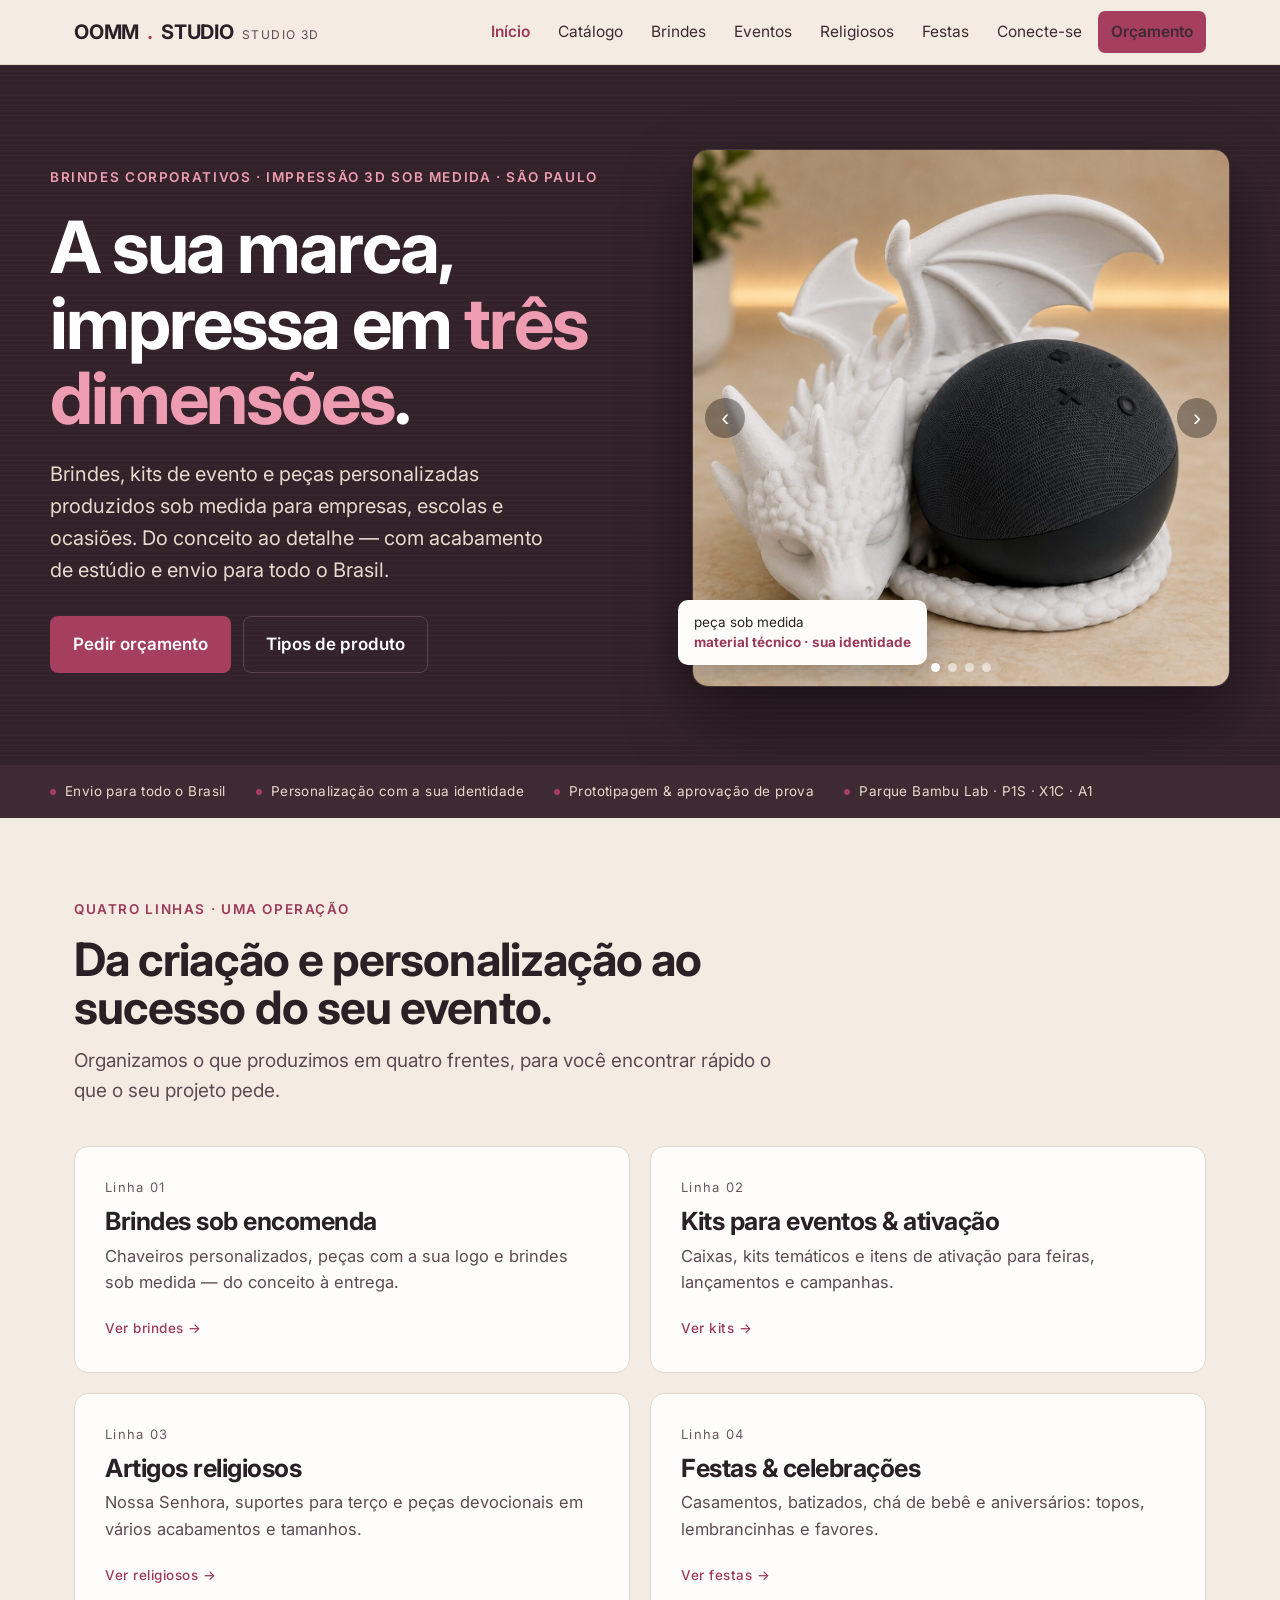
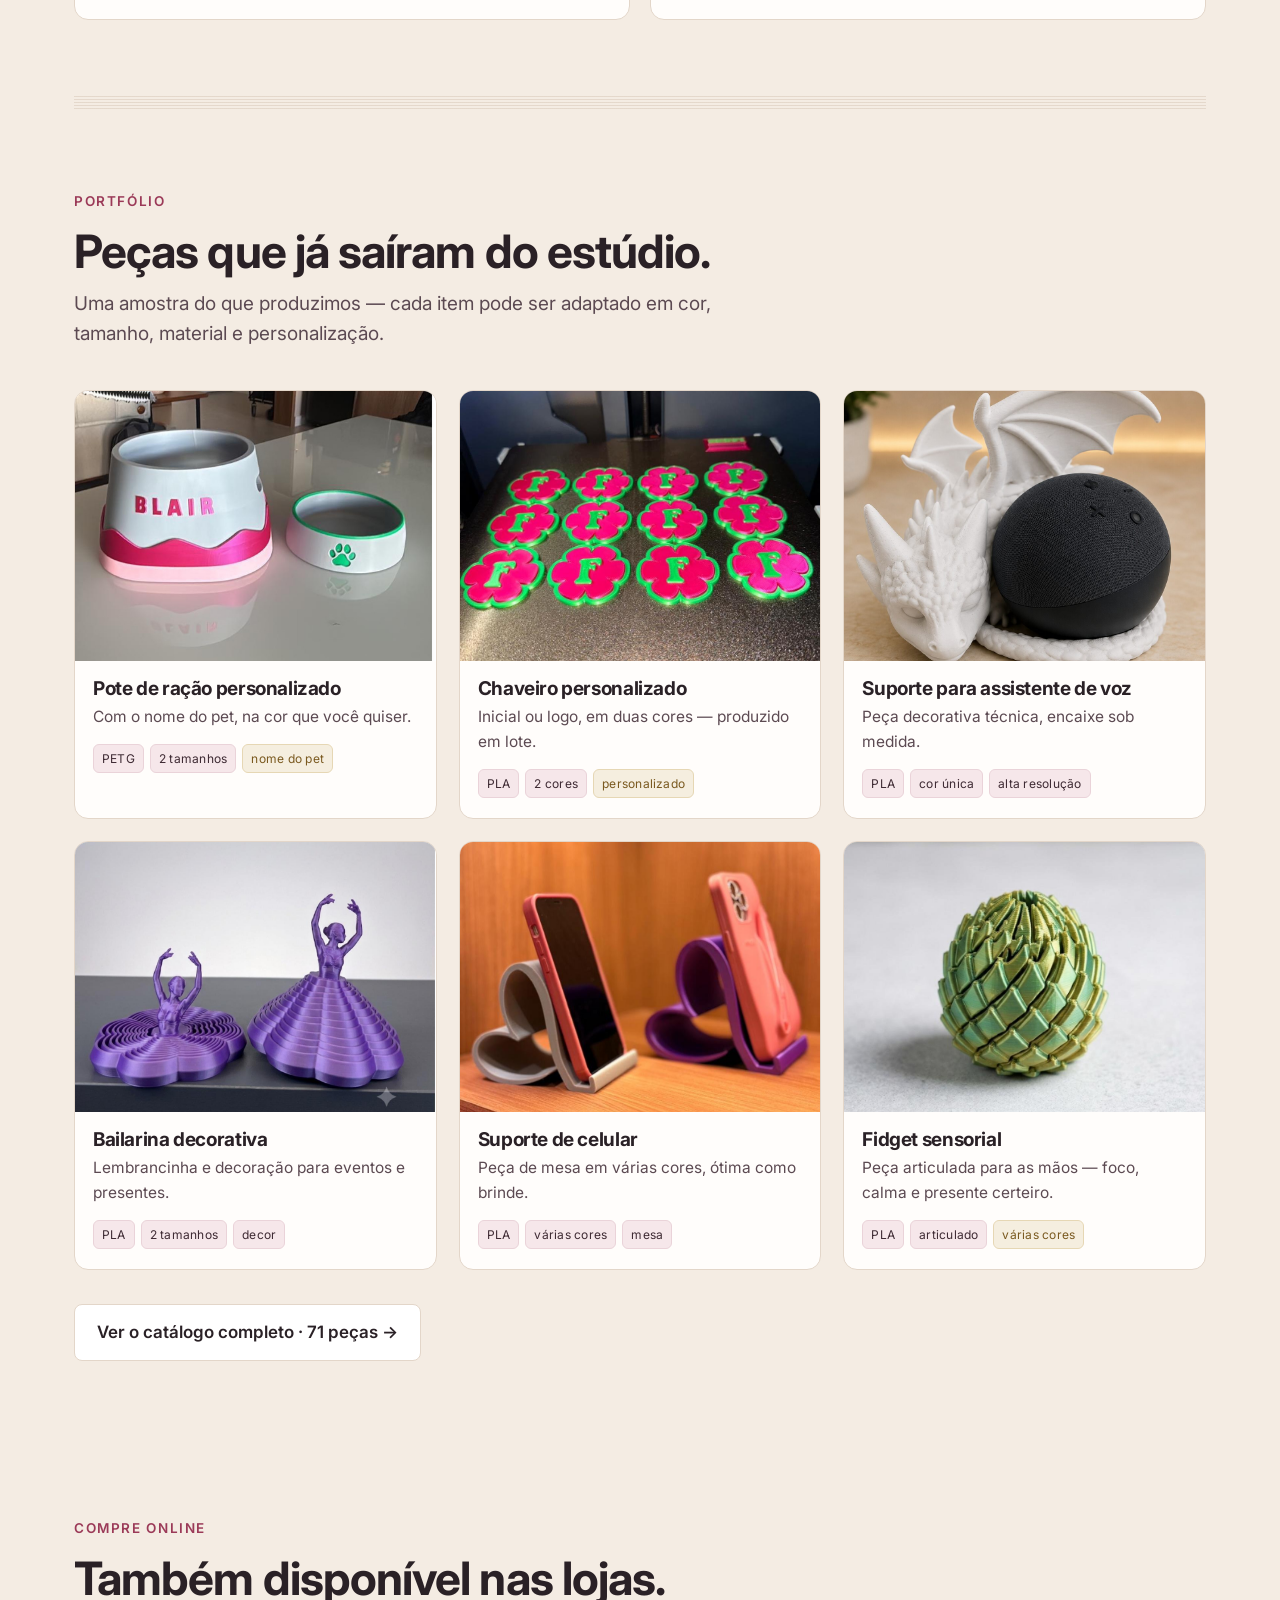
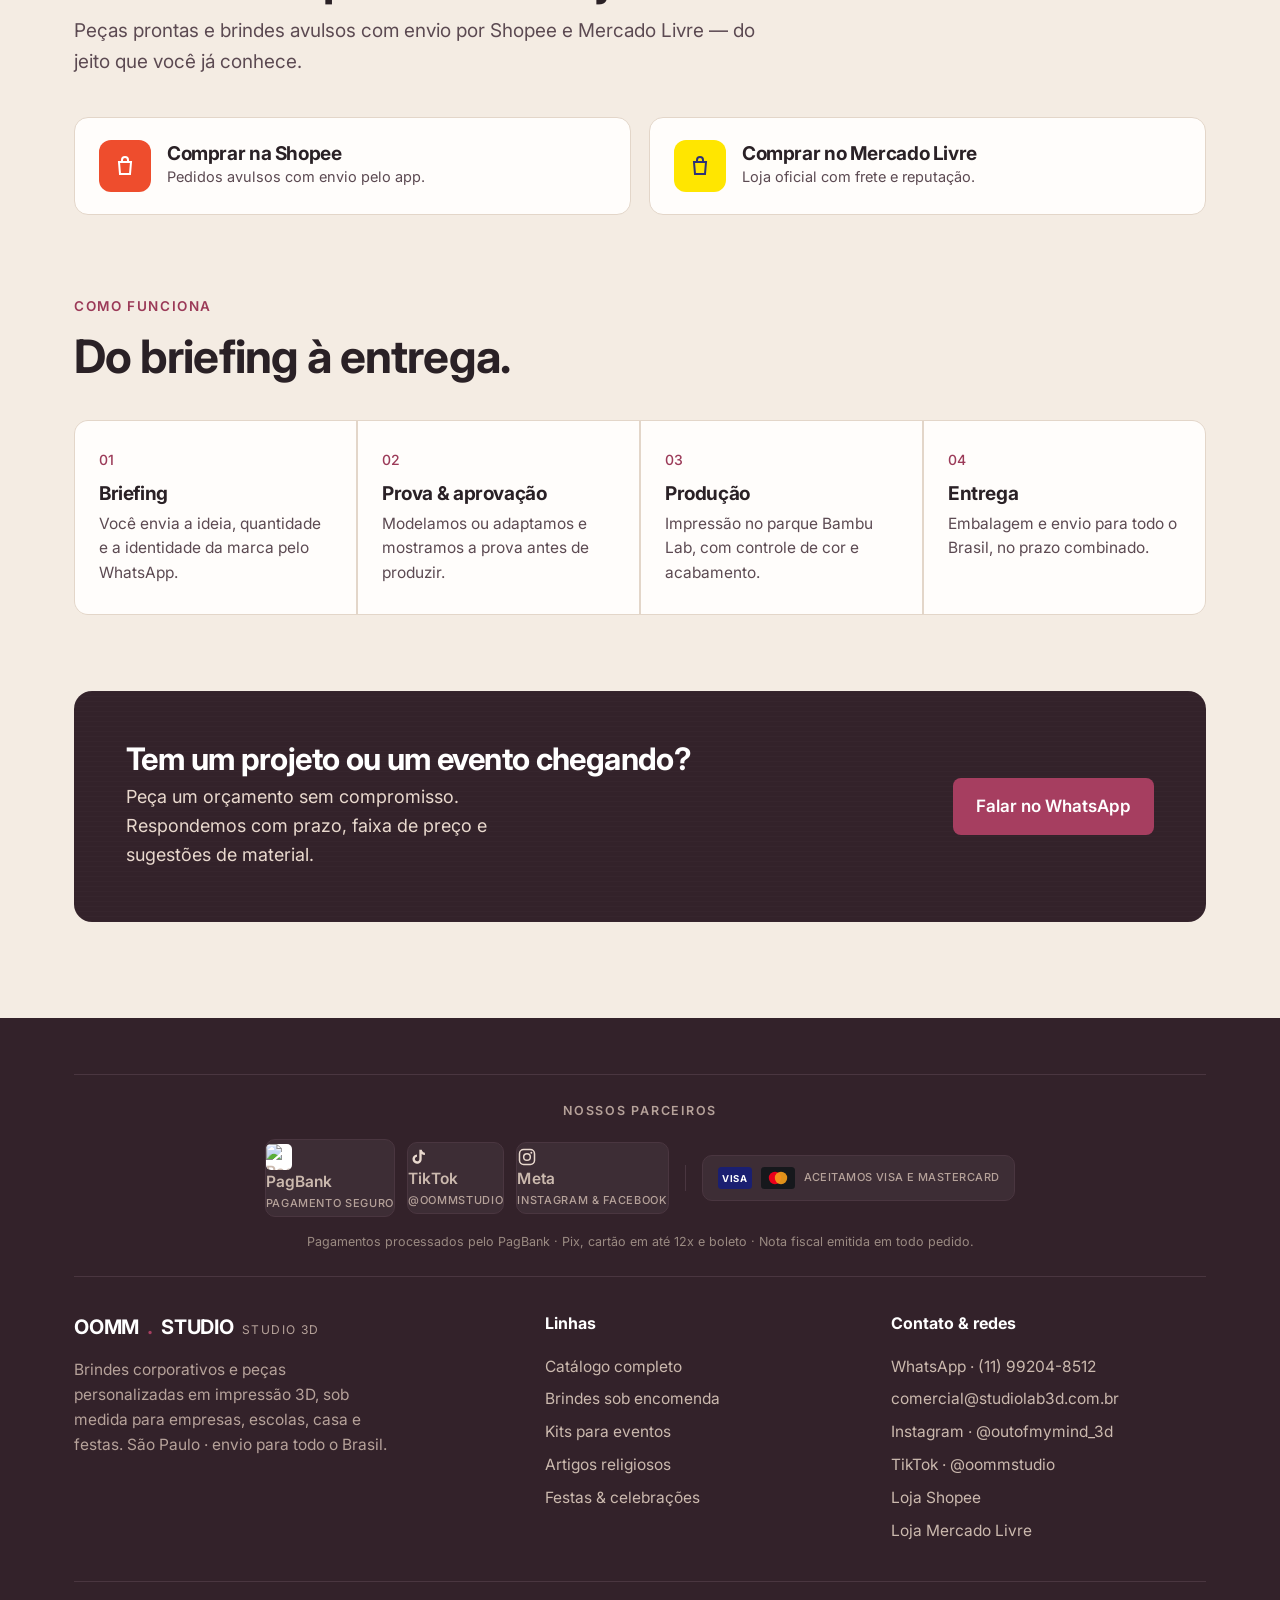
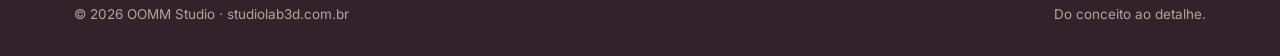
==== commit 6dcae278: "Add files via upload" ====
--- a/index.html
+++ b/index.html
@@ -233,10 +233,7 @@
       <h5>Nossos parceiros</h5>
       <div class="parc-linha">
         <a class="parc" href="https://pagbank.com.br" target="_blank" rel="noopener" aria-label="Pagamentos processados pelo PagBank">
-          <svg width="22" height="22" viewBox="0 0 24 24" aria-hidden="true">
-            <circle cx="12" cy="12" r="11" fill="#0FA958"/>
-            <path d="M8 16.5V8.2c0-.4.3-.7.7-.7h3.6c2.2 0 3.7 1.4 3.7 3.4s-1.5 3.5-3.7 3.5h-1.9v2.1c0 .4-.3.7-.7.7h-1c-.4 0-.7-.3-.7-.7z" fill="#fff"/>
-          </svg>
+          <img src="img/pagbank.png" width="26" height="26" alt="PagBank" style="border-radius:5px;background:#fff">
           <span>PagBank<span class="rot" style="display:block">pagamento seguro</span></span>
         </a>
 
--- a/styles.css
+++ b/styles.css
@@ -321,3 +321,79 @@
     .parc-sep{display:none}
     .parc{padding:9px 12px; font-size:13px}
   }
+
+  /* ================= SELOS DO CATÁLOGO ================= */
+  .selo{position:absolute; top:10px; left:10px; z-index:3; color:#fff;
+    font-size:11px; font-weight:700; letter-spacing:.07em; text-transform:uppercase;
+    padding:5px 9px; border-radius:7px; box-shadow:0 3px 10px rgba(0,0,0,.22)}
+  .selo-mais-vendidos{background:#A63E60}
+  .selo-preco-baixo{background:#1F8A54}
+  .selo-destaque{background:#B0863F}
+  .selo-personalizado{background:#5B4B8A}
+  .chipf.selo-f[aria-selected="true"]{background:var(--dark); border-color:var(--dark)}
+  .filtro-sep{flex:none; width:1px; align-self:stretch; background:var(--line); margin:2px 6px}
+  @media (max-width:640px){ .selo{font-size:10px; padding:4px 7px; top:8px; left:8px} }
+
+  /* ================= PAINEL: textos e cards ================= */
+  .txt-linha{background:#fff;border:1px solid #E3D6C9;border-radius:12px;padding:13px 15px;margin-bottom:10px}
+  .txt-linha.mudou{border-color:#1F8A54;box-shadow:0 0 0 2px rgba(31,138,84,.14)}
+  .txt-linha label{display:block;font-size:12px;font-weight:600;letter-spacing:.05em;
+    text-transform:uppercase;color:#5C4A52;margin:0 0 6px}
+  .txt-linha textarea{width:100%;font-family:inherit;font-size:15px;line-height:1.5;padding:9px 11px;
+    border:1px solid #E3D6C9;border-radius:8px;resize:vertical;min-height:44px;color:#2A2126}
+  .txt-linha .orig{font-size:12.5px;color:#8A7680;margin:6px 0 0}
+  .card-novo{background:#fff;border:1px solid #E3D6C9;border-radius:12px;padding:15px;margin-bottom:11px;
+    display:grid;grid-template-columns:120px 1fr;gap:15px;align-items:start}
+  .card-novo.pronto{border-color:#1F8A54;box-shadow:0 0 0 2px rgba(31,138,84,.14)}
+  .card-novo .foto{width:120px;height:120px;border-radius:9px;background:#EDE0D4;overflow:hidden;
+    display:flex;align-items:center;justify-content:center;cursor:pointer;font-size:13px;color:#5C4A52;text-align:center;padding:8px}
+  .card-novo .foto img{width:100%;height:100%;object-fit:cover}
+  .card-novo .campos{display:flex;flex-direction:column;gap:8px}
+  .card-existente{display:flex;align-items:center;gap:12px;background:#fff;border:1px solid #E3D6C9;
+    border-radius:10px;padding:10px 14px;margin-bottom:8px;font-size:15px}
+  .card-existente.off{opacity:.5;text-decoration:line-through}
+  .card-existente input{width:auto;margin:0}
+  @media (max-width:640px){ .card-novo{grid-template-columns:1fr} .card-novo .foto{width:100%;height:150px} }
+
+  /* botão de acrescentar foto numa página */
+  .add-foto{width:100%;padding:16px;margin:4px 0 10px;border:2px dashed #E3D6C9;background:#FFFDFB;
+    border-radius:12px;color:#5C4A52;font-size:15.5px;font-weight:600;cursor:pointer;
+    transition:border-color .15s,background .15s,color .15s}
+  .add-foto:hover{border-color:#A63E60;background:#FDF6F8;color:#9B3A58}
+  .slot.off{opacity:.5}
+  .slot.off .rot{text-decoration:line-through}
+  .slot .mostrar{display:inline-flex;align-items:center;gap:7px;margin-top:7px;
+    font-size:13px;font-weight:500;letter-spacing:0;text-transform:none;color:#5C4A52;cursor:pointer}
+  .slot .mostrar input{width:auto;margin:0;cursor:pointer}
+
+  /* vídeo ocupando o lugar de uma foto */
+  .video-peca{width:100%; height:100%; object-fit:cover; display:block; background:#EDE0D4}
+  .slides .video-peca{aspect-ratio:4/5}
+
+  /* ================= PAINEL: SEO ================= */
+  .seo-bloco{background:#fff;border:1px solid #E3D6C9;border-radius:12px;padding:18px;margin-bottom:14px}
+  .seo-bloco.mudou{border-color:#1F8A54;box-shadow:0 0 0 2px rgba(31,138,84,.14)}
+  .seo-bloco h4{margin:0 0 4px;font-size:17px}
+  .seo-bloco .url{font-size:12.5px;color:#8A7680;margin:0 0 16px}
+  .seo-campo{margin-bottom:14px}
+  .seo-campo label{display:flex;justify-content:space-between;align-items:baseline;
+    font-size:12px;font-weight:600;letter-spacing:.05em;text-transform:uppercase;color:#5C4A52;margin:0 0 6px}
+  .seo-campo .contagem{font-weight:500;letter-spacing:0;text-transform:none;font-size:12.5px;color:#8A7680}
+  .seo-campo .contagem.ruim{color:#B33A3A}
+  .seo-campo .contagem.bom{color:#1F8A54}
+  .seo-campo textarea{width:100%;font-family:inherit;font-size:15px;line-height:1.5;padding:9px 11px;
+    border:1px solid #E3D6C9;border-radius:8px;resize:vertical;color:#2A2126}
+  .seo-previa{background:#F8F5F1;border:1px solid #E9DED2;border-radius:10px;padding:14px 16px;margin-top:4px}
+  .seo-previa .p-url{font-size:13px;color:#3C7C41;margin:0 0 3px}
+  .seo-previa .p-tit{font-size:19px;color:#1A0DAB;margin:0 0 4px;line-height:1.3}
+  .seo-previa .p-desc{font-size:14px;color:#4D5156;margin:0;line-height:1.5}
+  .seo-dica{font-size:13px;color:#8A7680;margin:10px 0 0;line-height:1.5}
+  .cat-card .rsm{font-size:13px;color:var(--muted);line-height:1.4;margin:3px 0 4px;
+    display:-webkit-box;-webkit-line-clamp:2;-webkit-box-orient:vertical;overflow:hidden}
+  .lb-box .info p#lbTexto{white-space:normal}
+  .desc-box{position:relative}
+  .desc-box textarea.desc{width:100%;font-family:inherit;font-size:13.5px;line-height:1.45;
+    padding:8px 10px 28px;border:1px solid #E3D6C9;border-radius:8px;resize:vertical;color:#2A2126}
+  .desc-box .sugerir{position:absolute;right:6px;bottom:6px;padding:4px 9px;font-size:12px;
+    font-weight:600;border-radius:6px;border:1px solid #E3D6C9;background:#F8F5F1;color:#9B3A58;cursor:pointer}
+  .desc-box .sugerir:hover{background:#FDF6F8;border-color:#A63E60}
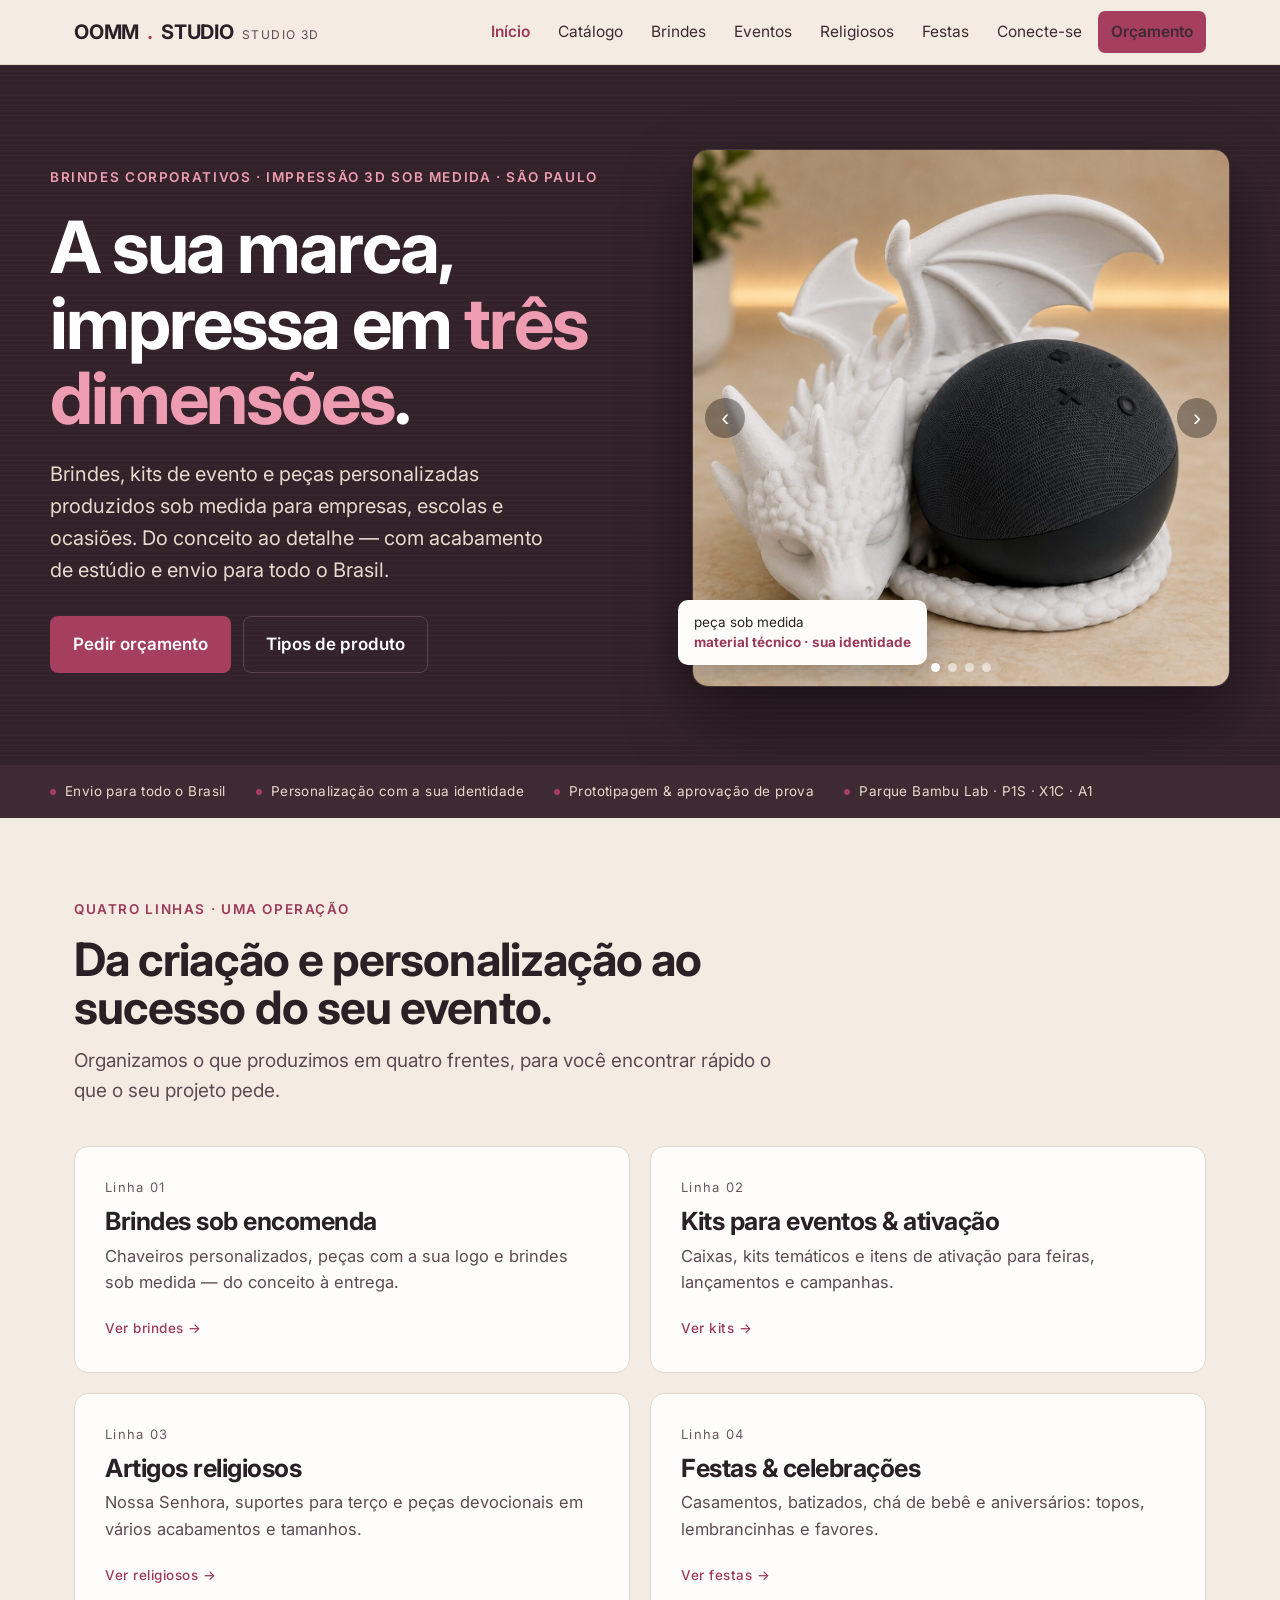
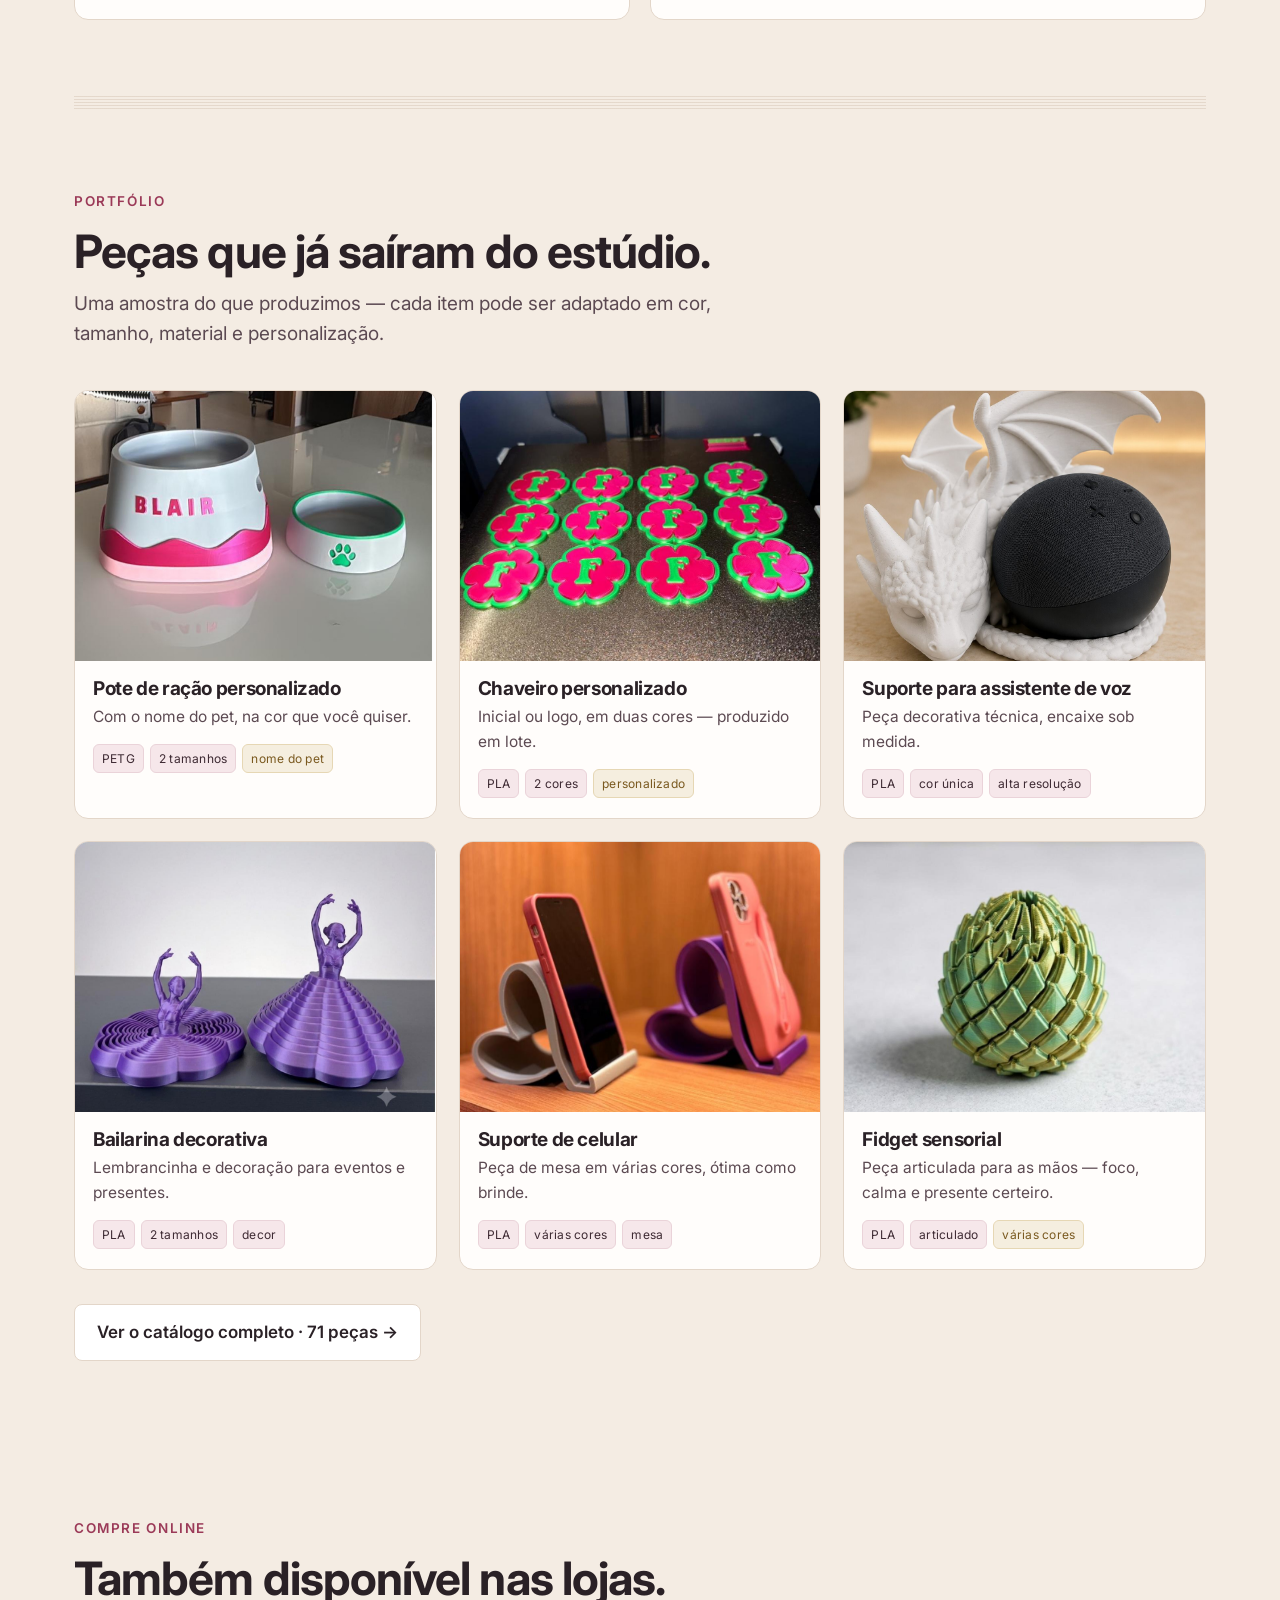
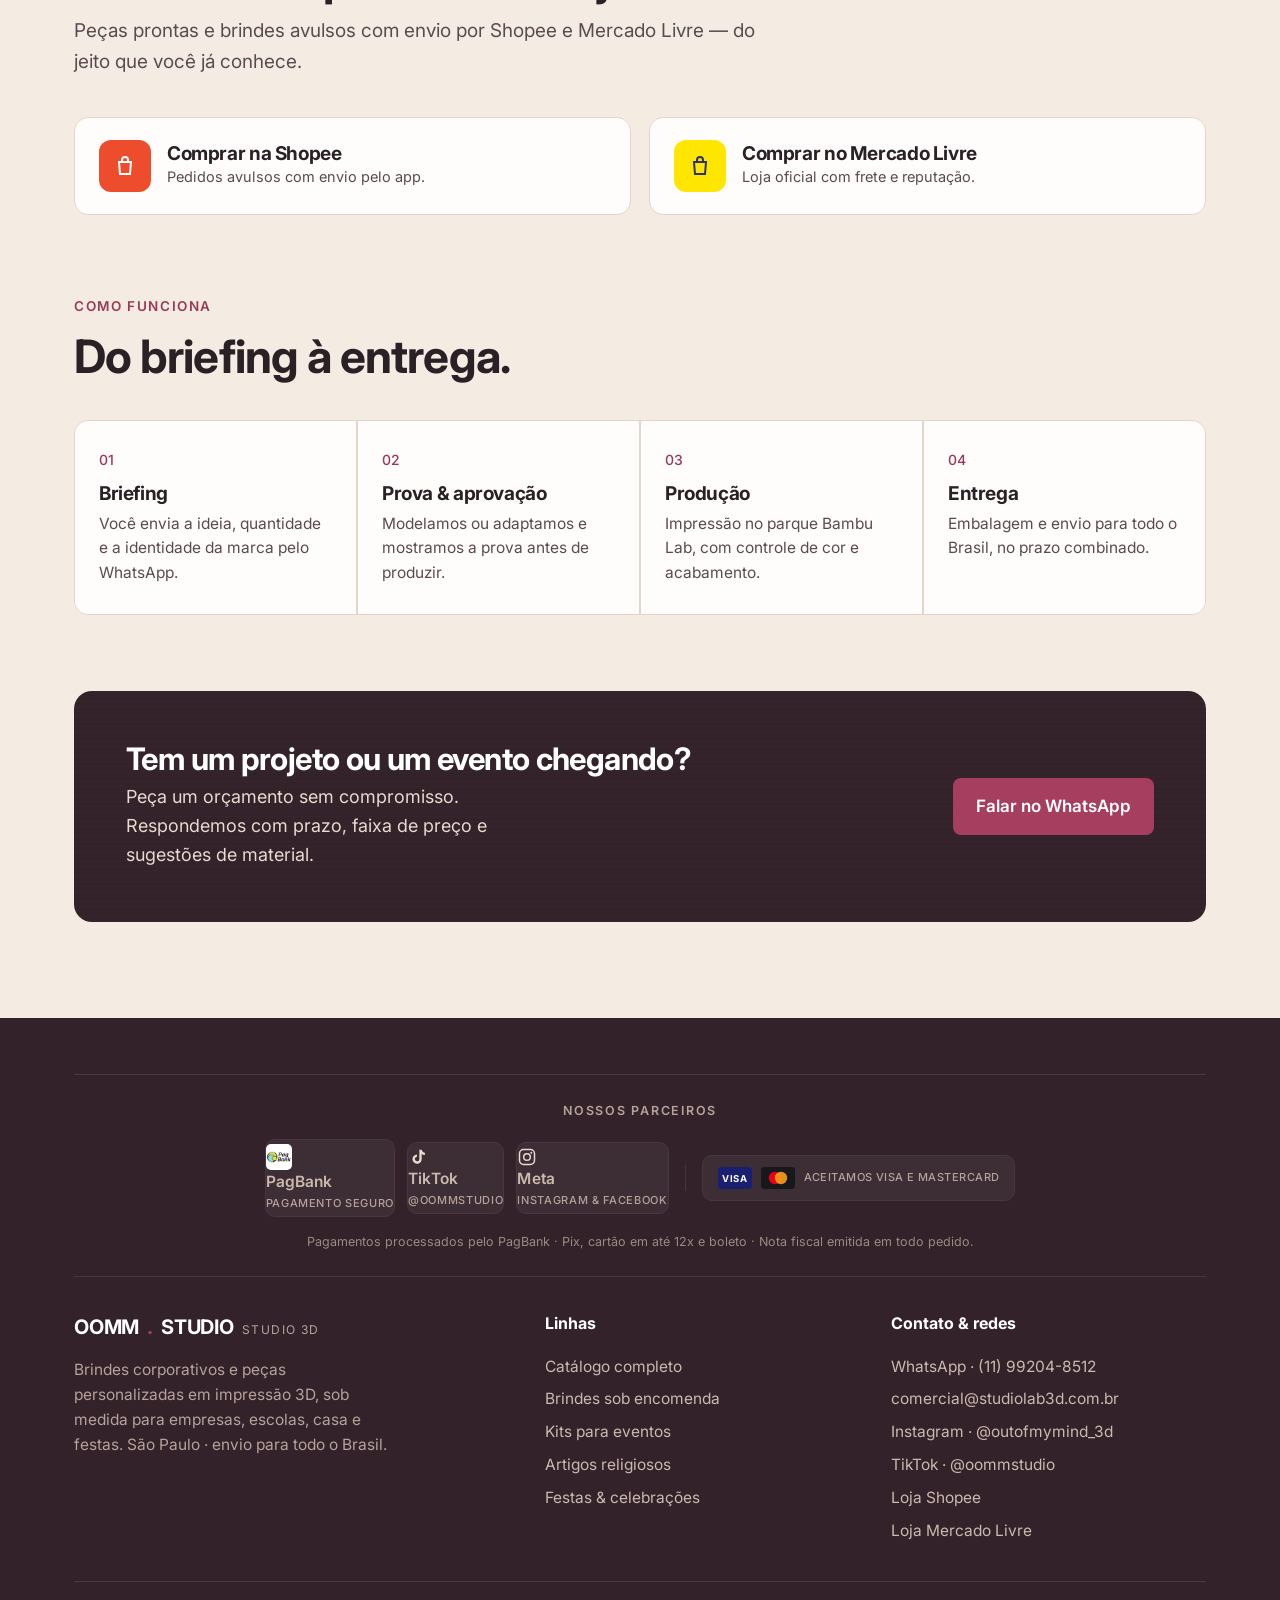
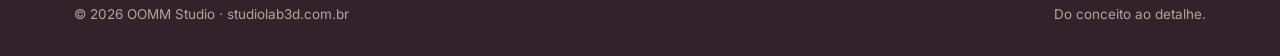
==== commit 165b3c27: "Add files via upload" ====
--- a/index.html
+++ b/index.html
@@ -301,5 +301,6 @@
   </div>
 </footer>
 <script src="script.js"></script>
+<script src="metricas.js" defer></script>
 </body>
 </html>
--- a/styles.css
+++ b/styles.css
@@ -397,3 +397,35 @@
   .desc-box .sugerir{position:absolute;right:6px;bottom:6px;padding:4px 9px;font-size:12px;
     font-weight:600;border-radius:6px;border:1px solid #E3D6C9;background:#F8F5F1;color:#9B3A58;cursor:pointer}
   .desc-box .sugerir:hover{background:#FDF6F8;border-color:#A63E60}
+
+  /* ================= PAINEL: NÚMEROS ================= */
+  .num-topo{display:flex;gap:10px;align-items:center;flex-wrap:wrap;margin-bottom:22px}
+  .num-topo .per{padding:8px 15px;border-radius:99px;border:1px solid #E3D6C9;background:#fff;
+    font-size:14px;font-weight:600;color:#5C4A52;cursor:pointer}
+  .num-topo .per[aria-selected="true"]{background:#A63E60;border-color:#A63E60;color:#fff}
+  .cartoes{display:grid;grid-template-columns:repeat(auto-fit,minmax(180px,1fr));gap:14px;margin-bottom:26px}
+  .cartao{background:#fff;border:1px solid #E3D6C9;border-radius:14px;padding:18px 20px}
+  .cartao .rot{font-size:12px;font-weight:600;letter-spacing:.07em;text-transform:uppercase;color:#8A7680;margin:0 0 8px}
+  .cartao .val{font-size:34px;font-weight:700;line-height:1;margin:0;letter-spacing:-.02em}
+  .cartao .sub{font-size:13px;color:#8A7680;margin:7px 0 0}
+  .cartao.destaque{background:#33222A;border-color:#33222A}
+  .cartao.destaque .rot{color:#CBB9AE} .cartao.destaque .val{color:#fff} .cartao.destaque .sub{color:#B6A29A}
+  .grafico{display:flex;align-items:flex-end;gap:3px;height:130px;padding:12px;background:#fff;
+    border:1px solid #E3D6C9;border-radius:12px;margin-bottom:26px;overflow-x:auto}
+  .grafico .col{flex:1;min-width:9px;display:flex;flex-direction:column;justify-content:flex-end;
+    gap:2px;height:100%;position:relative}
+  .grafico .b1{background:#C9B7A9;border-radius:2px 2px 0 0;min-height:2px}
+  .grafico .b2{background:#A63E60;border-radius:2px 2px 0 0}
+  .grafico .col:hover::after{content:attr(data-t);position:absolute;bottom:100%;left:50%;
+    transform:translateX(-50%);background:#33222A;color:#fff;font-size:11.5px;white-space:nowrap;
+    padding:5px 8px;border-radius:6px;margin-bottom:5px;z-index:5}
+  .legenda{display:flex;gap:18px;font-size:13px;color:#5C4A52;margin:-16px 0 26px}
+  .legenda i{display:inline-block;width:11px;height:11px;border-radius:3px;margin-right:6px;vertical-align:-1px}
+  .tabelas{display:grid;grid-template-columns:repeat(auto-fit,minmax(280px,1fr));gap:16px}
+  .tab-num{background:#fff;border:1px solid #E3D6C9;border-radius:12px;padding:16px 18px}
+  .tab-num h4{margin:0 0 12px;font-size:15.5px}
+  .tab-num .l{display:flex;justify-content:space-between;gap:12px;padding:7px 0;
+    border-top:1px solid #F0E7DC;font-size:14.5px}
+  .tab-num .l:first-of-type{border-top:none}
+  .tab-num .l b{font-variant-numeric:tabular-nums}
+  .tab-num .vazio{color:#8A7680;font-size:14px;padding:8px 0}
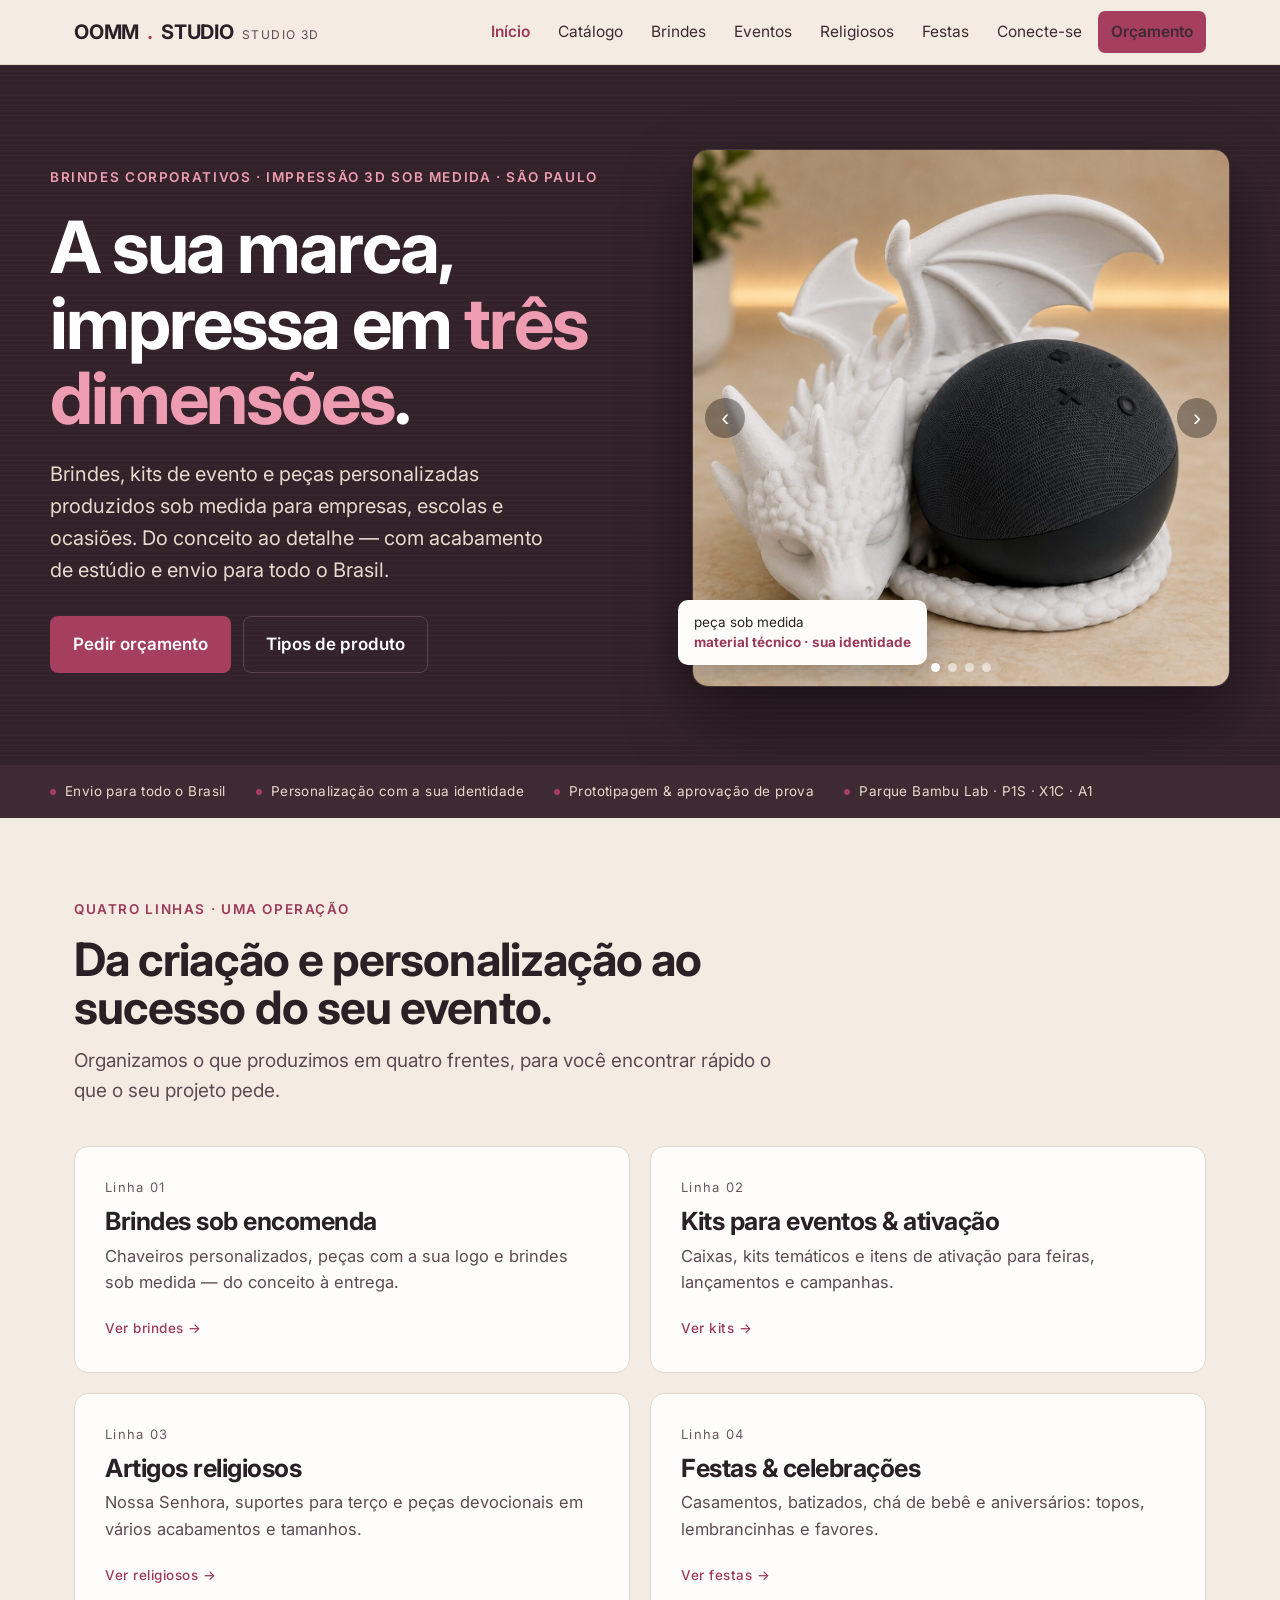
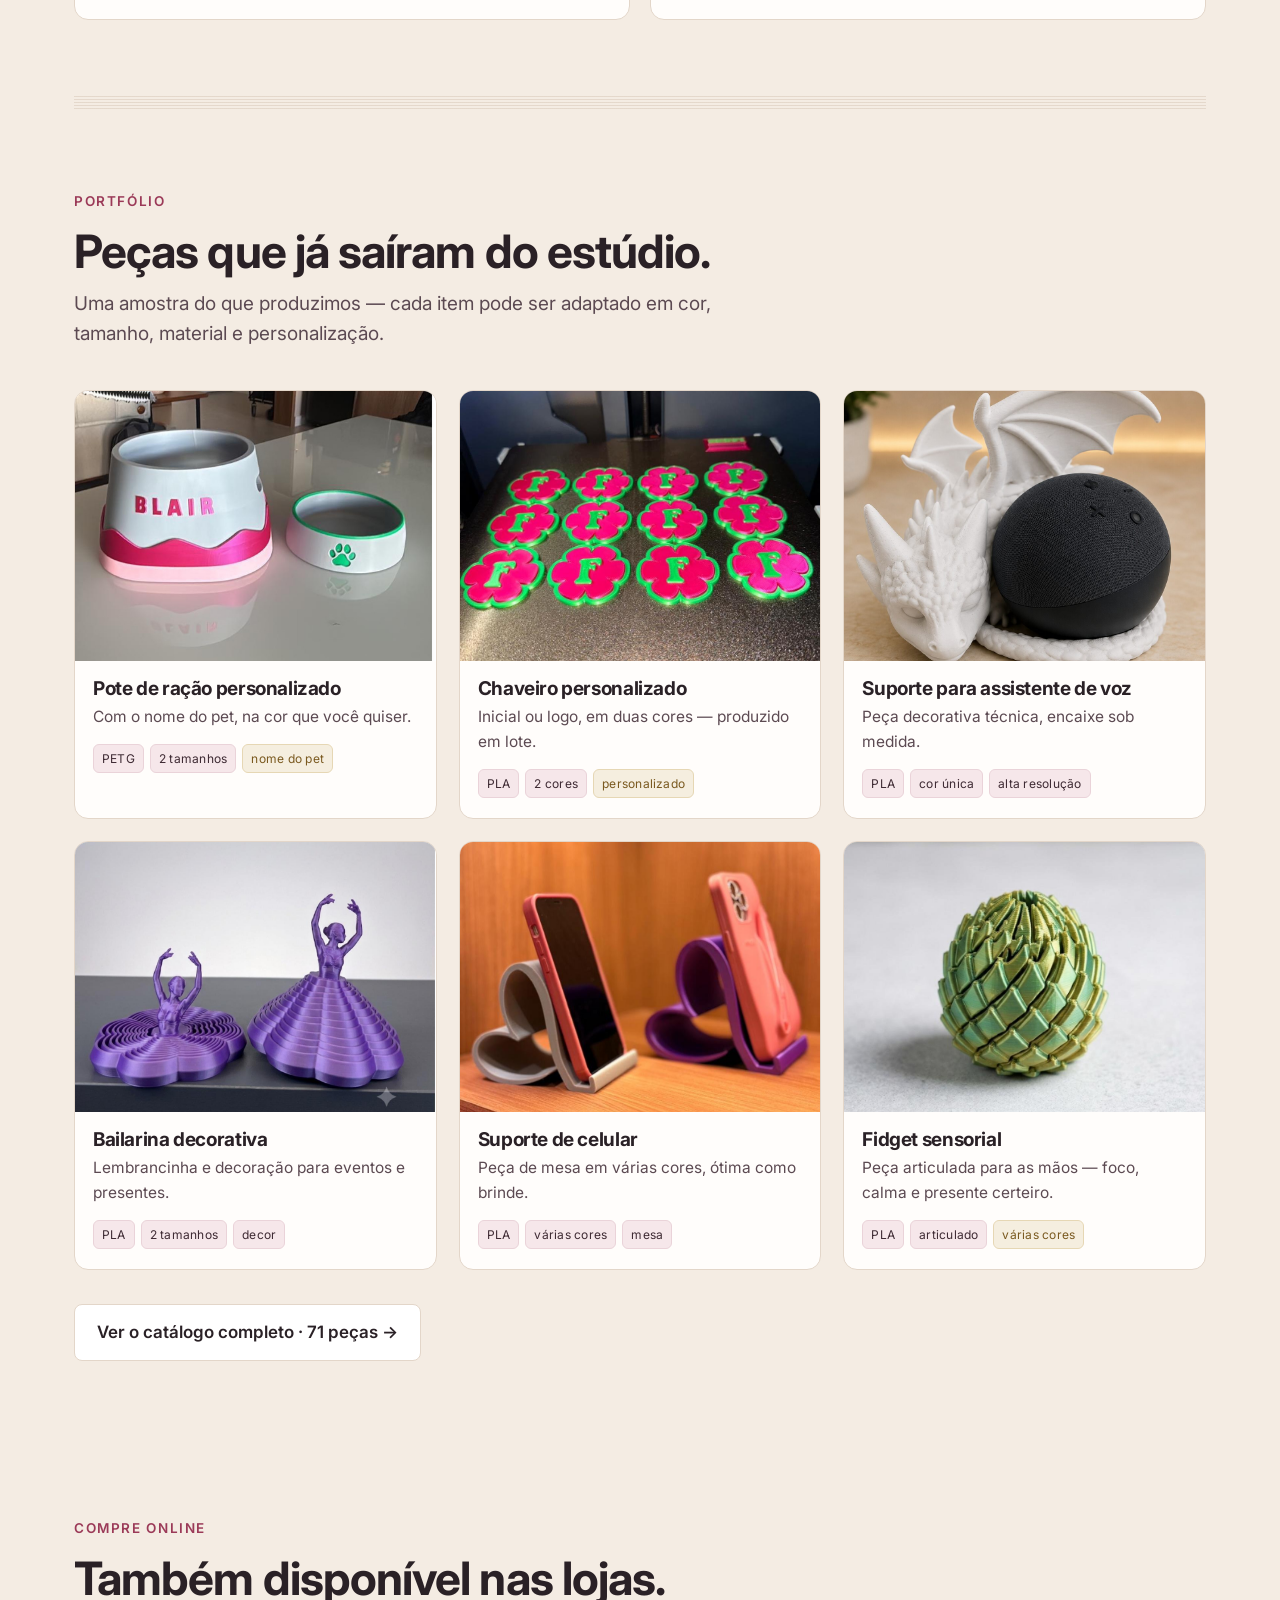
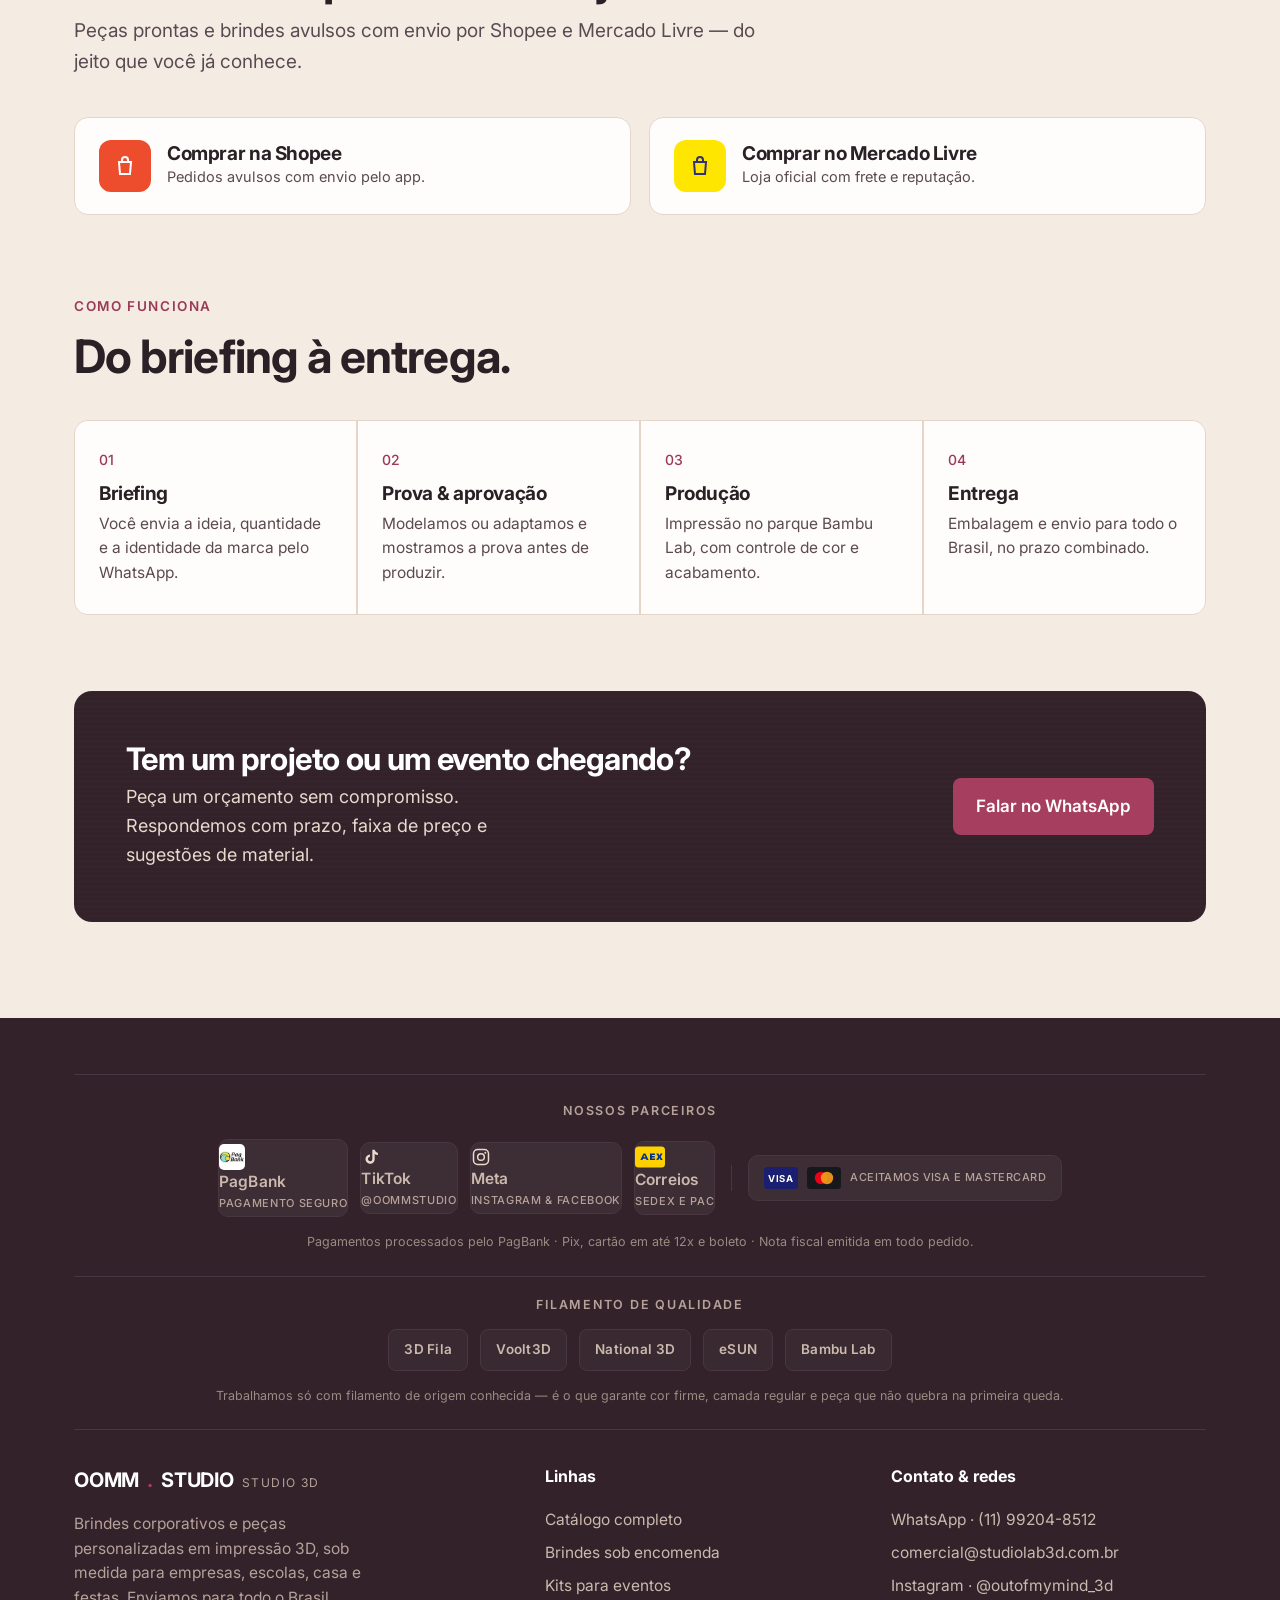
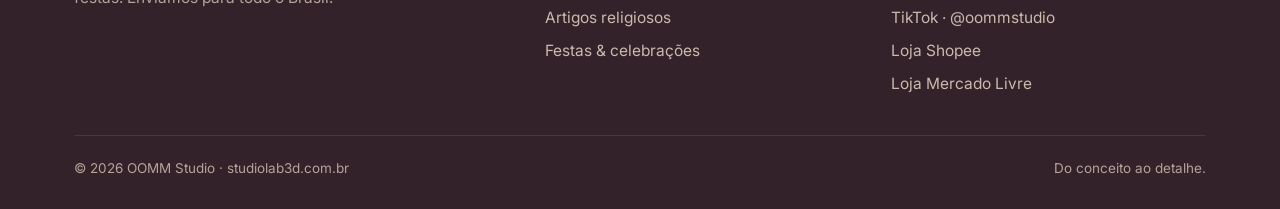
==== commit 227d8ad9: "Add files via upload" ====
--- a/index.html
+++ b/index.html
@@ -253,6 +253,16 @@
           <span>Meta<span class="rot" style="display:block">Instagram &amp; Facebook</span></span>
         </a>
 
+        <a class="parc" href="https://www.correios.com.br" target="_blank" rel="noopener" aria-label="Enviamos por Sedex e PAC dos Correios">
+          <svg width="30" height="22" viewBox="0 0 34 24" aria-hidden="true">
+            <rect width="34" height="24" rx="4" fill="#FFD100"/>
+            <path d="M6 15.5 9.6 8h2.2l3.6 7.5h-2.3l-.7-1.6H9l-.7 1.6H6zm3.6-3.2h2.2l-1.1-2.5-1.1 2.5z" fill="#003399"/>
+            <path d="M17 15.5V8h5.6v1.8h-3.4v1.1h3.1v1.7h-3.1v1.1h3.5v1.8H17z" fill="#003399"/>
+            <path d="m24 15.5 2.3-3.8L24.1 8h2.4l1.2 2.2L28.9 8h2.4l-2.2 3.7 2.3 3.8h-2.4l-1.3-2.3-1.3 2.3H24z" fill="#003399"/>
+          </svg>
+          <span>Correios<span class="rot" style="display:block">Sedex e PAC</span></span>
+        </a>
+
         <span class="parc-sep"></span>
 
         <span class="parc" aria-label="Aceitamos cartões Visa e Mastercard">
@@ -271,10 +281,22 @@
       </div>
       <p class="parc-nota">Pagamentos processados pelo PagBank · Pix, cartão em até 12x e boleto · Nota fiscal emitida em todo pedido.</p>
     </div>
+    <div class="parceiros filamentos">
+      <h5>Filamento de qualidade</h5>
+      <div class="parc-linha" id="linhaFilamentos">
+        <span class="fil">3D Fila</span>
+        <span class="fil">Voolt3D</span>
+        <span class="fil">National 3D</span>
+        <span class="fil">eSUN</span>
+        <span class="fil">Bambu Lab</span>
+      </div>
+      <p class="parc-nota">Trabalhamos só com filamento de origem conhecida — é o que garante
+      cor firme, camada regular e peça que não quebra na primeira queda.</p>
+    </div>
     <div class="ft-top">
       <div>
         <div class="brand">OOMM<span style="color:var(--teal)">.</span>STUDIO <small class="mono">studio 3d</small></div>
-        <p class="desc">Brindes corporativos e peças personalizadas em impressão 3D, sob medida para empresas, escolas, casa e festas. São Paulo · envio para todo o Brasil.</p>
+        <p class="desc">Brindes corporativos e peças personalizadas em impressão 3D, sob medida para empresas, escolas, casa e festas. Enviamos para todo o Brasil.</p>
       </div>
       <div>
         <h5>Linhas</h5>
@@ -301,6 +323,8 @@
   </div>
 </footer>
 <script src="script.js"></script>
+<script src="contexto.js" defer></script>
 <script src="metricas.js" defer></script>
+<script src="convite.js" defer></script>
 </body>
 </html>
--- a/styles.css
+++ b/styles.css
@@ -256,27 +256,37 @@
   .lb-ov{position:fixed; inset:0; z-index:200; background:rgba(28,20,24,.92); display:none;
     align-items:center; justify-content:center; padding:24px}
   .lb-ov.open{display:flex; animation:fade .25s var(--ease)}
-  .lb-box{position:relative; max-width:860px; width:100%; background:var(--card); border-radius:16px; overflow:hidden;
-    display:grid; grid-template-columns:1.25fr .75fr; max-height:88vh}
-  .lb-box .im{background:#EDE0D4; display:flex; align-items:center; justify-content:center; overflow:hidden}
-  .lb-box .im img{width:100%; height:100%; object-fit:cover}
-  .lb-box .info{padding:32px 30px; display:flex; flex-direction:column; gap:14px; overflow:auto}
-  .lb-box .info h3{font-size:25px; margin:0}
-  .lb-box .info .cod{font-size:13px; letter-spacing:.1em; color:var(--muted-l)}
-  .lb-box .info p{color:var(--muted); font-size:15.5px; margin:0}
-  .lb-box .info .btn{margin-top:auto}
-  .lb-close{position:absolute; top:12px; right:12px; z-index:5; width:40px; height:40px; border-radius:50%;
-    border:none; background:rgba(0,0,0,.45); color:#fff; font-size:22px; cursor:pointer; line-height:1}
-  .lb-close:hover{background:rgba(0,0,0,.7)}
-  .lb-nav{position:absolute; top:50%; transform:translateY(-50%); width:44px; height:44px; border-radius:50%;
-    border:none; background:rgba(0,0,0,.4); color:#fff; font-size:26px; cursor:pointer; z-index:5; line-height:1}
+  .lb-box{position:relative; max-width:940px; width:100%; background:var(--card); border-radius:16px;
+    overflow:hidden; display:grid; grid-template-columns:minmax(0,1.15fr) minmax(310px,.85fr);
+    max-height:min(86vh,720px)}
+  .lb-box .im{background:#EDE0D4; display:flex; align-items:center; justify-content:center;
+    overflow:hidden; min-height:0}
+  .lb-box .im img{width:100%; height:100%; object-fit:contain; background:#EDE0D4}
+  .lb-box .info{display:flex; flex-direction:column; min-height:0; overflow:hidden}
+  .lb-topo{padding:26px 28px 0}
+  .lb-topo .cod{font-size:12.5px; letter-spacing:.1em; color:var(--muted-l); margin-bottom:6px}
+  .lb-topo h3{font-size:23px; margin:0 0 10px; line-height:1.25}
+  .lb-topo .tagc{display:inline-block}
+  .lb-acoes{display:flex; flex-direction:column; gap:9px; padding:18px 28px;
+    border-bottom:1px solid var(--line); background:var(--card)}
+  .lb-acoes .btn{width:100%; justify-content:center}
+  .lb-corpo{padding:18px 28px 26px; overflow-y:auto; min-height:0}
+  .lb-corpo p{color:var(--muted); font-size:15px; line-height:1.6; margin:0}
+  .lb-close{position:absolute; top:12px; right:12px; z-index:6; width:38px; height:38px;
+    border-radius:50%; border:none; background:rgba(0,0,0,.5); color:#fff; font-size:21px;
+    cursor:pointer; line-height:1}
+  .lb-close:hover{background:rgba(0,0,0,.75)}
+  .lb-nav{position:absolute; top:50%; transform:translateY(-50%); width:42px; height:42px;
+    border-radius:50%; border:none; background:rgba(0,0,0,.42); color:#fff; font-size:24px;
+    cursor:pointer; z-index:5; line-height:1}
   .lb-nav:hover{background:rgba(0,0,0,.68)}
   .lb-prev{left:10px} .lb-next{right:10px}
 
   @media (max-width:900px){
     .cat-grid{grid-template-columns:repeat(2,1fr); gap:16px}
-    .lb-box{grid-template-columns:1fr; max-height:92vh}
-    .lb-box .im{max-height:46vh}
+    .lb-box{grid-template-columns:1fr; max-height:92vh; grid-template-rows:auto auto}
+    .lb-box .im{max-height:38vh}
+    .lb-topo{padding:18px 20px 0} .lb-acoes{padding:14px 20px} .lb-corpo{padding:14px 20px 20px}
   }
   @media (max-width:640px){
     .cat-bar{top:64px}
@@ -429,3 +439,125 @@
   .tab-num .l:first-of-type{border-top:none}
   .tab-num .l b{font-variant-numeric:tabular-nums}
   .tab-num .vazio{color:#8A7680;font-size:14px;padding:8px 0}
+
+
+  /* ================= PÁGINA DO PRODUTO ================= */
+  .migalhas{display:flex;align-items:center;gap:8px;flex-wrap:wrap;font-size:13.5px;
+    color:var(--muted);padding:26px 0 22px}
+  .migalhas a{color:var(--muted);text-decoration:none}
+  .migalhas a:hover{color:var(--teal-d);text-decoration:underline}
+  .migalhas strong{color:var(--ink);font-weight:600}
+  .migalhas span{color:var(--muted-l)}
+
+  .pd{display:grid;grid-template-columns:minmax(0,1.05fr) minmax(0,1fr) 320px;gap:32px;
+    align-items:start;padding-bottom:56px}
+  .pd-quadro{position:relative;aspect-ratio:1/1;border-radius:16px;overflow:hidden;
+    background:#EDE0D4;border:1px solid var(--line);cursor:zoom-in}
+  .pd-quadro img{width:100%;height:100%;object-fit:cover;display:block}
+  .pd-lupa{position:absolute;right:12px;bottom:12px;border:none;border-radius:9px;
+    background:rgba(28,20,24,.72);color:#fff;font-family:inherit;font-size:13px;font-weight:600;
+    padding:8px 13px;cursor:pointer;backdrop-filter:blur(4px)}
+  .pd-lupa:hover{background:rgba(28,20,24,.9)}
+  .pd-obs{font-size:12.5px;color:var(--muted);margin:12px 2px 0;line-height:1.5}
+
+  .pd-cod{display:flex;align-items:center;gap:10px;flex-wrap:wrap;font-size:12.5px;
+    letter-spacing:.08em;color:var(--muted-l);margin:0 0 10px}
+  .pd-status{background:#E7F5EC;border:1px solid #BFE3CD;color:#14603A;border-radius:6px;
+    padding:3px 9px;letter-spacing:.02em;font-weight:600}
+  .pd-info h1{font-size:clamp(25px,3.4vw,34px);line-height:1.15;letter-spacing:-.02em;margin:0 0 16px}
+  .pd-desc{font-size:16.5px;line-height:1.65;color:var(--ink-2);margin:0 0 26px}
+  .pd-bloco{border-top:1px solid var(--line);padding-top:20px;margin-bottom:20px}
+  .pd-bloco h3{font-size:15px;margin:0 0 13px;letter-spacing:-.01em}
+  .pd-mini{font-size:12.5px;color:var(--muted);margin:12px 0 0}
+  .pd-lista{list-style:none;padding:0;margin:0;display:flex;flex-direction:column;gap:9px}
+  .pd-lista li{font-size:14.5px;color:var(--ink-2);line-height:1.5}
+  .pd-lista b{color:var(--ink);font-weight:600}
+
+  .pd-cores{display:flex;flex-wrap:wrap;gap:8px}
+  .pd-cores .cor{display:inline-flex;align-items:center;gap:7px;border:1px solid var(--line);
+    background:var(--card);border-radius:99px;padding:6px 12px 6px 7px;font-size:13.5px;
+    color:var(--ink-2);text-transform:capitalize}
+  .pd-cores .cor i{width:17px;height:17px;border-radius:50%;flex:none;
+    box-shadow:inset 0 0 0 1px rgba(0,0,0,.14)}
+
+  .pd-acao{position:sticky;top:88px}
+  .pd-caixa{background:var(--card);border:1px solid var(--line);border-radius:16px;padding:22px;
+    display:flex;flex-direction:column;gap:11px;box-shadow:0 10px 30px rgba(20,22,28,.06)}
+  .pd-prazo{font-size:14px;color:var(--muted);margin:0 0 4px;line-height:1.5}
+  .pd-prazo strong{color:var(--ink);font-size:16px}
+  .pd-caixa .btn{width:100%;justify-content:center}
+  .btn-texto{background:none;border:none;color:var(--teal-d);font-family:inherit;font-size:13.5px;
+    font-weight:600;cursor:pointer;padding:4px;text-decoration:underline}
+  .btn-ghost.ativo{background:#F6E7EA;border-color:var(--teal);color:var(--teal-d)}
+  .pd-garantias{list-style:none;padding:16px 0 0;margin:6px 0 0;border-top:1px solid var(--line);
+    display:flex;flex-direction:column;gap:10px}
+  .pd-garantias li{font-size:13px;color:var(--muted);line-height:1.5}
+  .pd-garantias b{color:var(--ink-2)}
+  .pd-vendedor{font-size:12.5px;color:var(--muted-l);margin:2px 0 0;text-align:center}
+  .pd-relacionados{padding:44px 0 60px;border-top:1px solid var(--line)}
+
+  /* favoritos no catálogo */
+  .fav-btn{position:absolute;left:10px;top:10px;z-index:4;width:38px;height:38px;border-radius:50%;
+    border:none;background:rgba(255,255,255,.92);color:var(--teal);font-size:18px;line-height:1;
+    cursor:pointer;display:grid;place-items:center;box-shadow:0 3px 12px rgba(0,0,0,.16);
+    transition:transform .15s var(--ease), background .15s}
+  .fav-btn:hover{transform:scale(1.1)}
+  .fav-btn.on{background:var(--teal);color:#fff}
+  .cat-card .sh .selo{left:auto;right:10px}
+  .saiba{display:block;width:100%;text-align:center;margin-top:2px}
+
+  @media (max-width:1080px){
+    .pd{grid-template-columns:minmax(0,1fr) minmax(0,1fr)}
+    .pd-acao{grid-column:1/-1;position:static}
+    .pd-caixa{max-width:420px}
+  }
+  @media (max-width:720px){
+    .pd{grid-template-columns:1fr;gap:24px}
+    .pd-acao{grid-column:auto}
+    .pd-caixa{max-width:none}
+  }
+
+  /* estrelas, compartilhar, estoque */
+  .pd-nota{display:flex;align-items:center;gap:11px;flex-wrap:wrap;margin:-6px 0 18px}
+  .estrelas{display:flex;gap:2px}
+  .estrela{background:none;border:none;padding:0 1px;font-size:23px;line-height:1;cursor:pointer;
+    color:#DCCFC2;transition:color .12s,transform .12s}
+  .estrela.on{color:#E8A93B}
+  .estrela.minha{color:#D98A1F}
+  .estrela.hover{color:#F2C230;transform:scale(1.12)}
+  .pd-nota-txt{font-size:13.5px;color:var(--muted)}
+  .pd-status.encomenda{background:#FBF2DF;border-color:#EBD9AE;color:#6E5417}
+
+  .pd-cores .cor.combo i{margin-right:-6px}
+  .pd-cores .cor.combo i:last-of-type{margin-right:5px}
+
+  .pd-share{border-top:1px solid var(--line);padding-top:15px;margin-top:4px}
+  .pd-share-lbl{display:block;font-size:11.5px;font-weight:600;letter-spacing:.07em;
+    text-transform:uppercase;color:var(--muted-l);margin-bottom:9px}
+  .pd-share-btns{display:flex;gap:8px;flex-wrap:wrap}
+  .pd-share-btns a,.pd-share-btns button{width:38px;height:38px;border-radius:10px;
+    border:1px solid var(--line);background:var(--card);color:var(--ink-2);cursor:pointer;
+    display:grid;place-items:center;transition:background .15s,border-color .15s,color .15s;padding:0}
+  .pd-share-btns a:hover,.pd-share-btns button:hover{background:#F6E7EA;border-color:var(--teal);color:var(--teal-d)}
+  .pd-share-btns button.ok{background:var(--teal);border-color:var(--teal);color:#fff}
+  .pd-share-btns svg{width:19px;height:19px}
+
+  /* convite para o grupo */
+  .convite{position:fixed;right:22px;bottom:22px;z-index:150;max-width:330px;
+    background:var(--card);border:1px solid var(--line);border-radius:16px;padding:20px 22px;
+    box-shadow:0 20px 50px rgba(20,22,28,.2);animation:sobe .4s var(--ease) both}
+  @keyframes sobe{from{opacity:0;transform:translateY(18px)}to{opacity:1;transform:none}}
+  .convite h4{margin:0 0 7px;font-size:17px;letter-spacing:-.01em}
+  .convite p{margin:0 0 16px;font-size:14px;color:var(--muted);line-height:1.55}
+  .convite .btn{width:100%;justify-content:center}
+  .convite .fechar{position:absolute;top:9px;right:10px;border:none;background:none;
+    font-size:20px;color:var(--muted-l);cursor:pointer;line-height:1;padding:4px}
+  .convite .fechar:hover{color:var(--ink)}
+  .convite .depois{display:block;width:100%;background:none;border:none;color:var(--muted);
+    font-size:12.5px;margin-top:9px;cursor:pointer;font-family:inherit}
+  @media (max-width:640px){ .convite{right:12px;left:12px;bottom:12px;max-width:none} }
+  .parceiros.filamentos{border-top:none;padding-top:0;margin-top:-16px}
+  .parceiros.filamentos h5{margin-bottom:14px}
+  .parc-linha .fil{display:inline-flex;align-items:center;border:1px solid #4A3640;border-radius:8px;
+    padding:9px 15px;font-size:13.5px;font-weight:600;color:#CBB9AE;letter-spacing:.02em;
+    background:rgba(255,255,255,.03)}
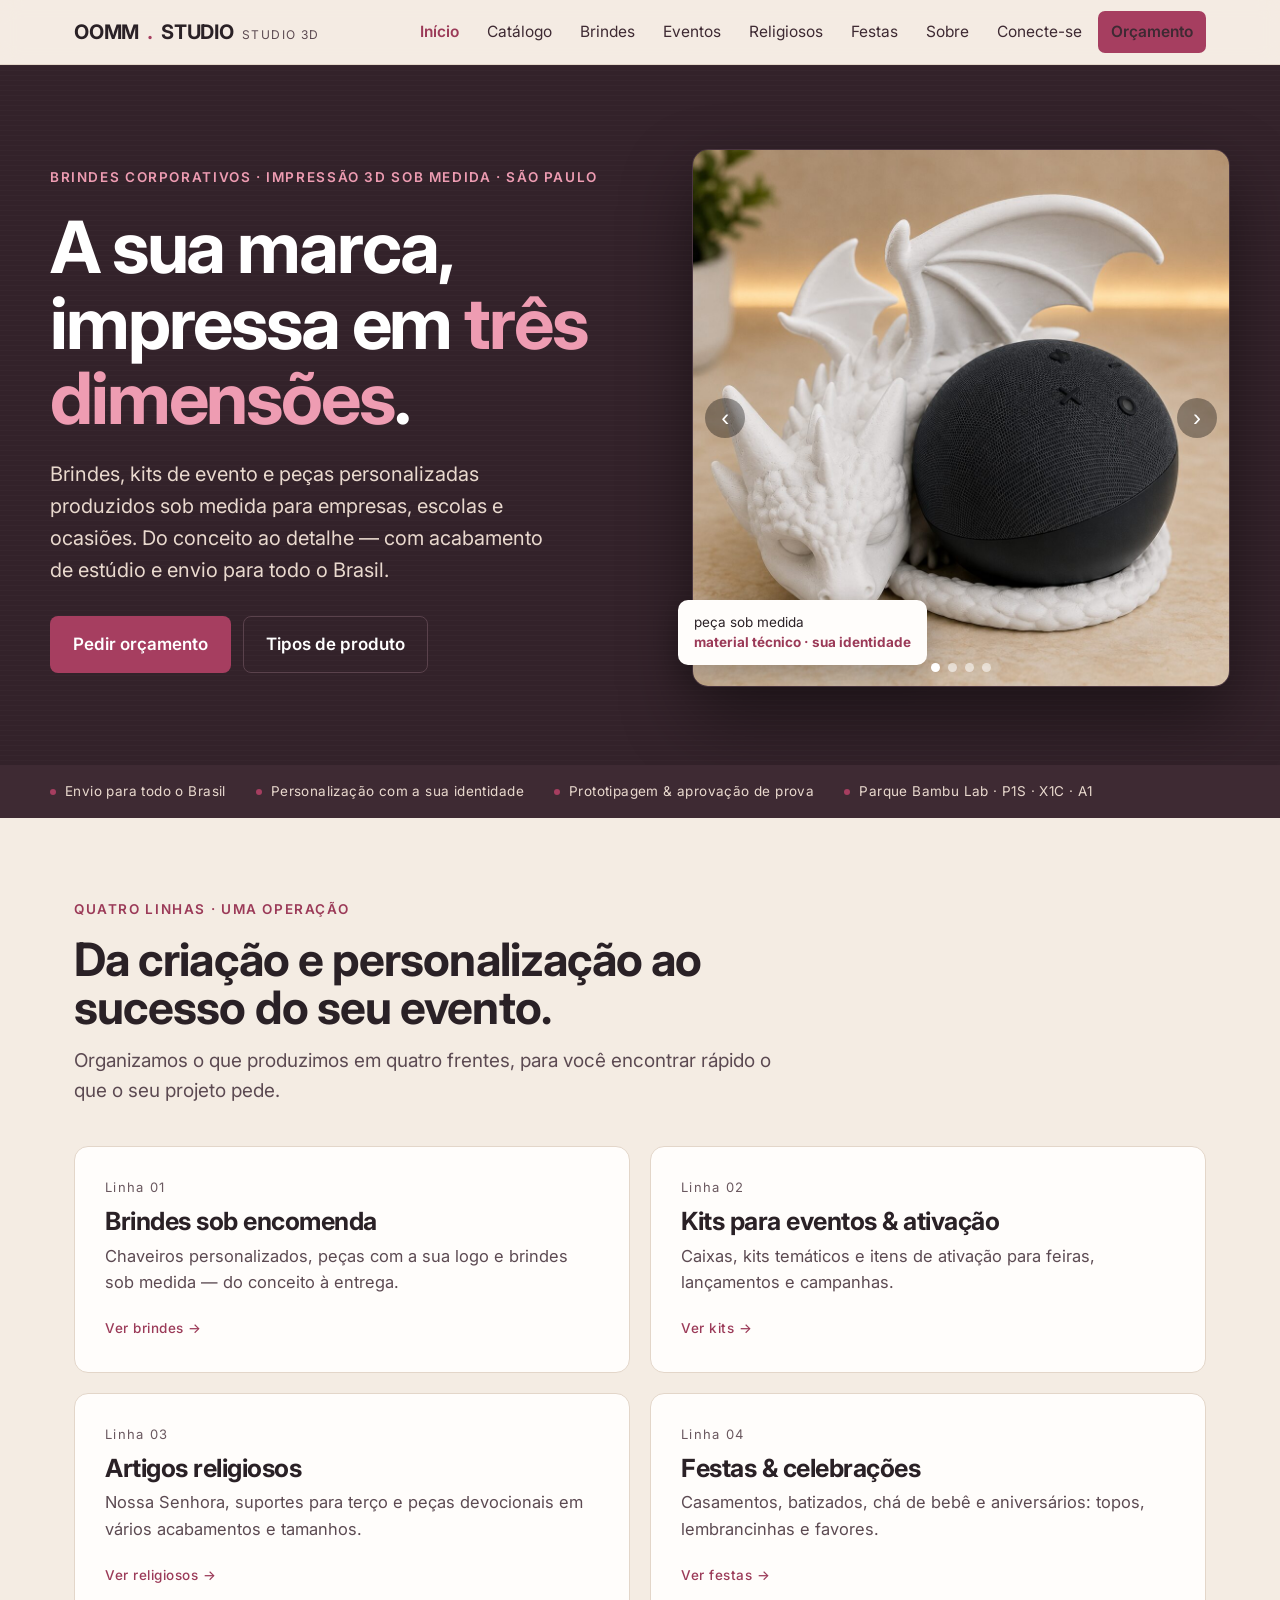
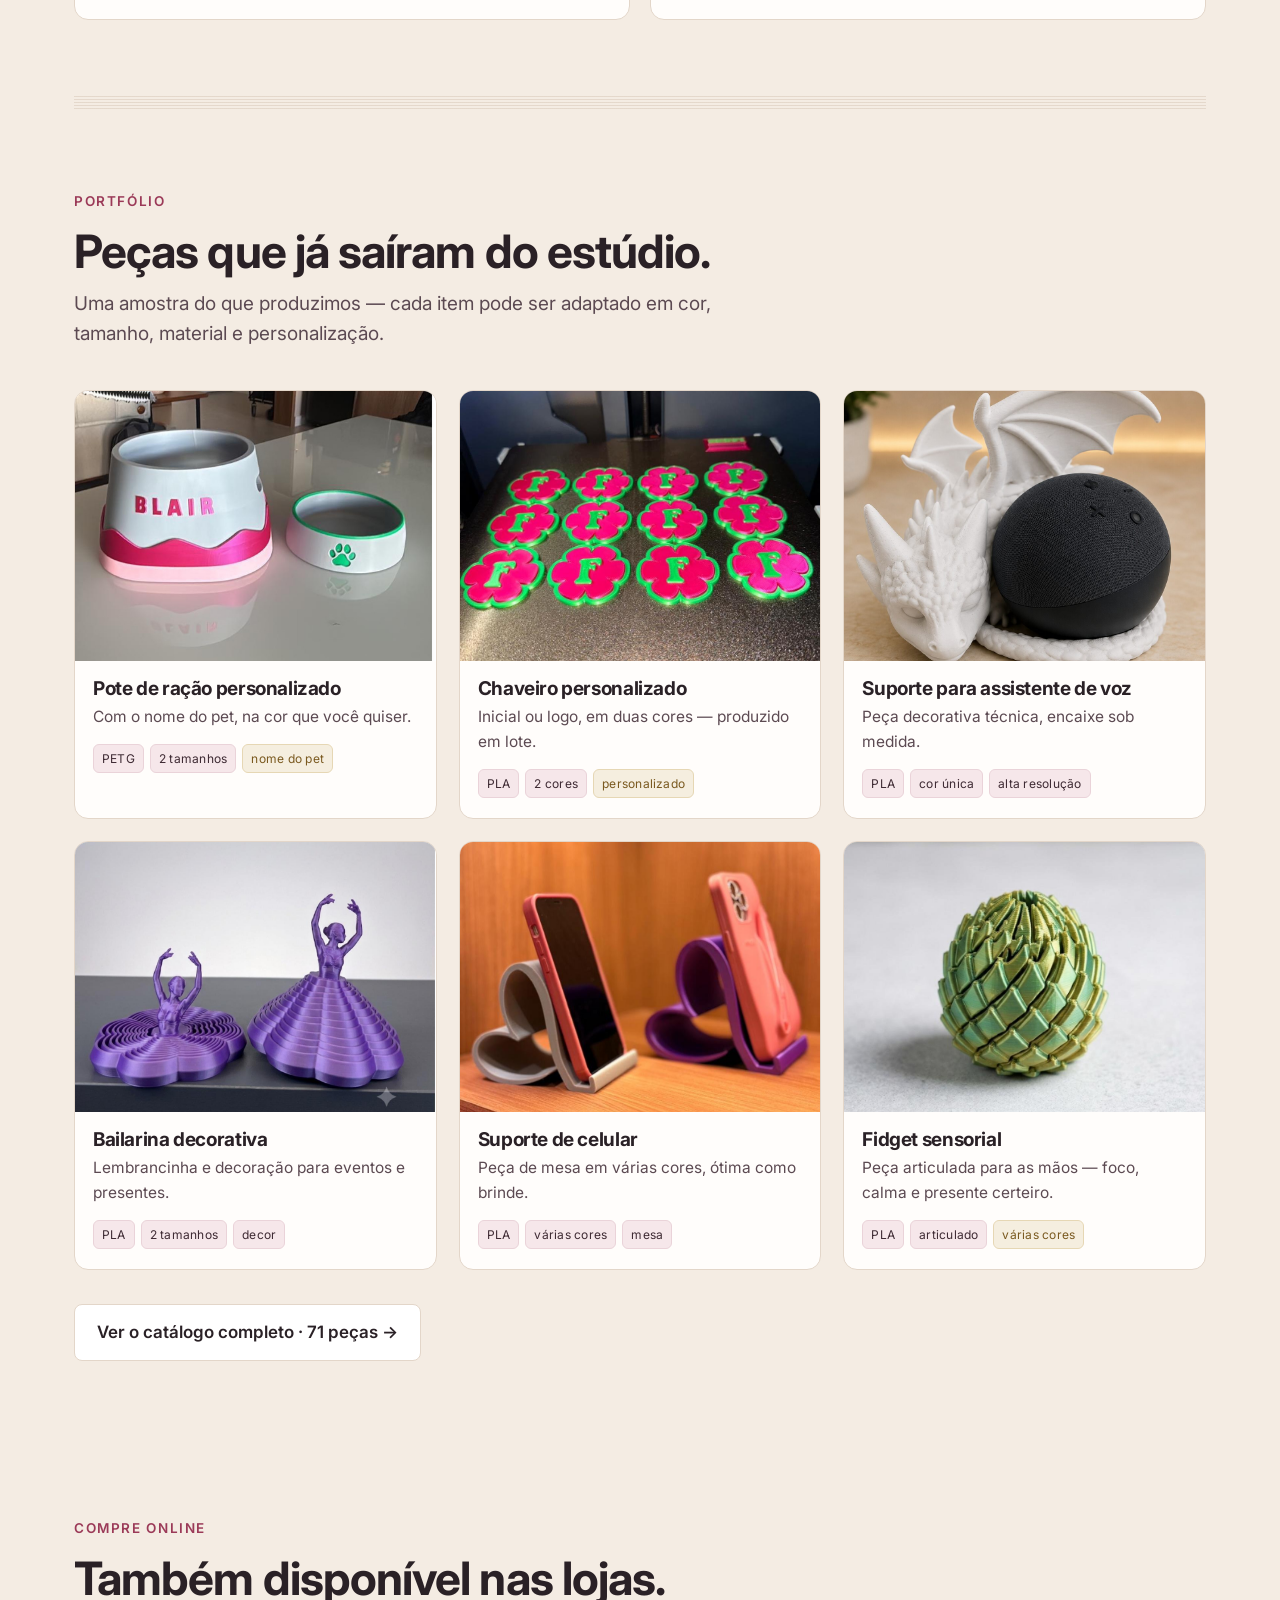
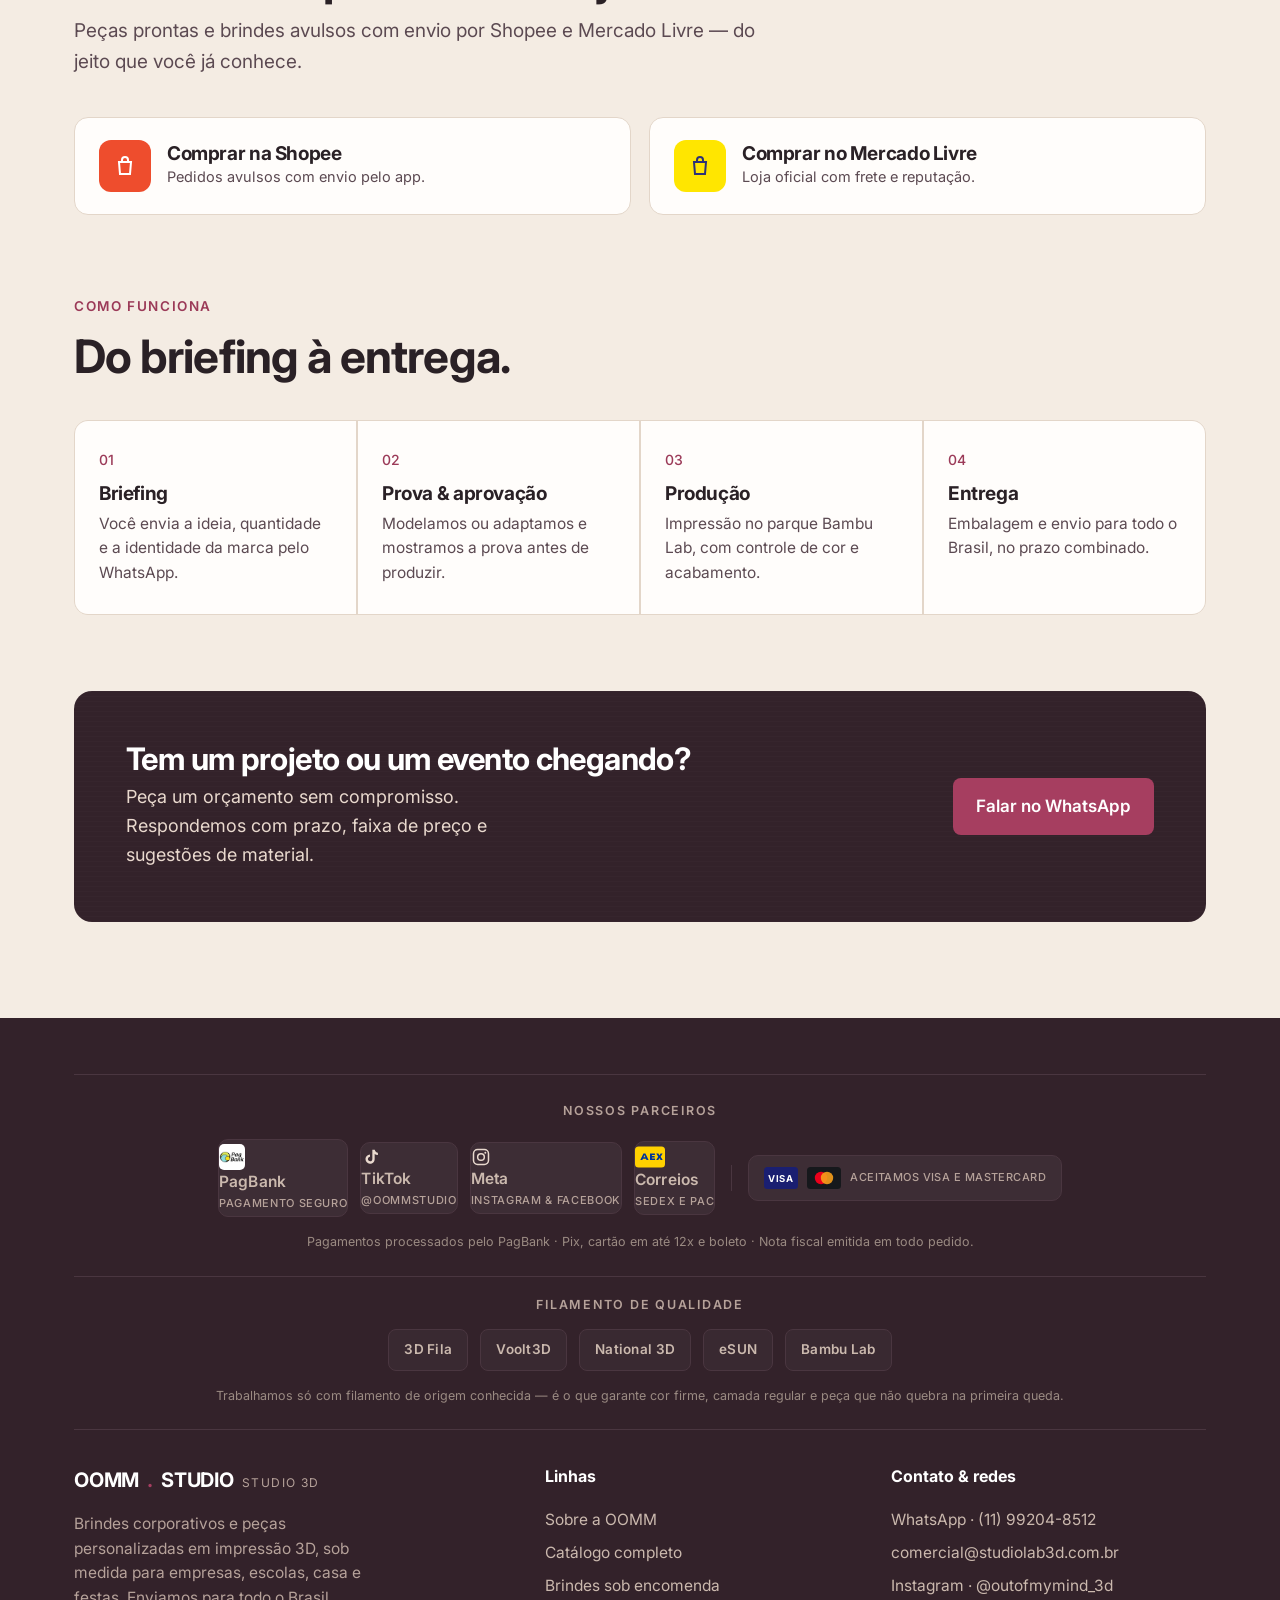
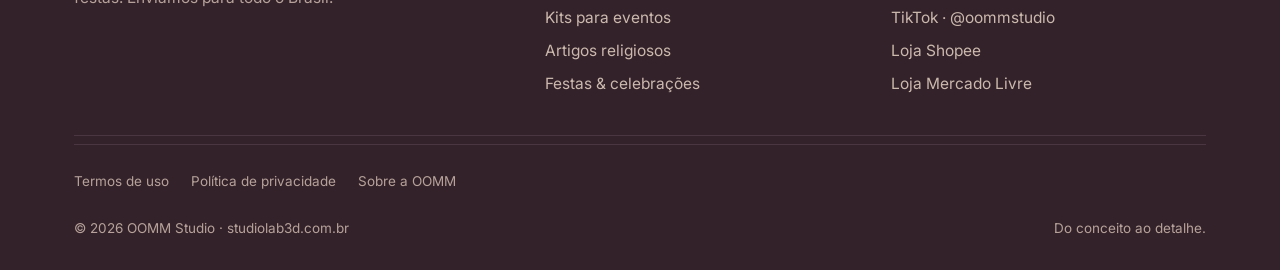
==== commit c1bab84c: "Add files via upload" ====
--- a/index.html
+++ b/index.html
@@ -54,6 +54,7 @@
       <a href="educacional.html">Eventos</a>
       <a href="casa.html">Religiosos</a>
       <a href="festas.html">Festas</a>
+      <a href="sobre.html">Sobre</a>
       <a href="conecte.html">Conecte-se</a>
       <a href="https://wa.me/5511992048512" class="btn btn-primary" target="_blank" rel="noopener">Orçamento</a>
     </nav>
@@ -300,6 +301,7 @@
       </div>
       <div>
         <h5>Linhas</h5>
+        <a href="sobre.html">Sobre a OOMM</a>
         <a href="catalogo.html">Catálogo completo</a>
         <a href="corporativo.html">Brindes sob encomenda</a>
         <a href="educacional.html">Kits para eventos</a>
@@ -316,6 +318,11 @@
         <a href="https://meli.la/2SiPcbK" target="_blank" rel="noopener">Loja Mercado Livre</a>
       </div>
     </div>
+    <div class="ft-legal">
+      <a href="termos.html">Termos de uso</a>
+      <a href="privacidade.html">Política de privacidade</a>
+      <a href="sobre.html">Sobre a OOMM</a>
+    </div>
     <div class="ft-bot">
       <span>© 2026 OOMM Studio · studiolab3d.com.br</span>
       <span>Do conceito ao detalhe.</span>
--- a/styles.css
+++ b/styles.css
@@ -561,3 +561,36 @@
   .parc-linha .fil{display:inline-flex;align-items:center;border:1px solid #4A3640;border-radius:8px;
     padding:9px 15px;font-size:13.5px;font-weight:600;color:#CBB9AE;letter-spacing:.02em;
     background:rgba(255,255,255,.03)}
+
+  /* ================= PÁGINAS LEGAIS E SOBRE ================= */
+  .legal-hero{background:var(--dark); color:#fff; position:relative; overflow:hidden; padding:58px 0 52px}
+  .legal-hero::before{content:""; position:absolute; inset:0; opacity:.5;
+    background:repeating-linear-gradient(to bottom, rgba(255,255,255,.035) 0 1px, transparent 1px 5px)}
+  .legal-hero .wrap{position:relative}
+  .legal-hero h1{font-size:clamp(32px,5vw,54px); margin:14px 0 16px; letter-spacing:-.03em; line-height:1.05}
+  .legal-hero h1 em{font-style:normal; color:#EE9CB2}
+  .legal-hero p{color:#E9D9CE; max-width:560px; margin:0; font-size:18px; line-height:1.6}
+  .legal-data{font-size:13.5px !important; color:#B6A29A !important; margin-top:18px !important}
+
+  .legal{max-width:760px; padding:12px 0 40px}
+  .legal h2{font-size:22px; margin:38px 0 14px; letter-spacing:-.02em}
+  .legal h2:first-of-type{margin-top:14px}
+  .legal p{font-size:16.5px; line-height:1.72; color:var(--ink-2); margin:0 0 15px}
+  .legal ul{margin:0 0 18px; padding-left:22px; display:flex; flex-direction:column; gap:9px}
+  .legal li{font-size:16px; line-height:1.65; color:var(--ink-2)}
+  .legal b{color:var(--ink); font-weight:600}
+  .legal a{color:var(--teal-d)}
+
+  .legal-destaque{background:var(--card); border:1px solid var(--line); border-left:4px solid var(--teal);
+    border-radius:14px; padding:24px 26px; margin:8px 0 34px}
+  .legal-destaque h3{margin:0 0 14px; font-size:17px}
+  .legal-destaque ul{margin:0; padding-left:20px}
+
+  .legal-nota{background:#FBF2DF; border:1px solid #EBD9AE; border-radius:12px;
+    padding:18px 22px; margin-top:40px}
+  .legal-nota p{font-size:14.5px; color:#6E5417; margin:0; line-height:1.65}
+  .legal-nota b{color:#5A4412}
+  .ft-legal{display:flex; gap:22px; flex-wrap:wrap; padding:22px 0 0; margin-top:8px;
+    border-top:1px solid #4A3640}
+  .ft-legal a{color:#B6A29A; font-size:13.5px; text-decoration:none}
+  .ft-legal a:hover{color:#fff; text-decoration:underline}
